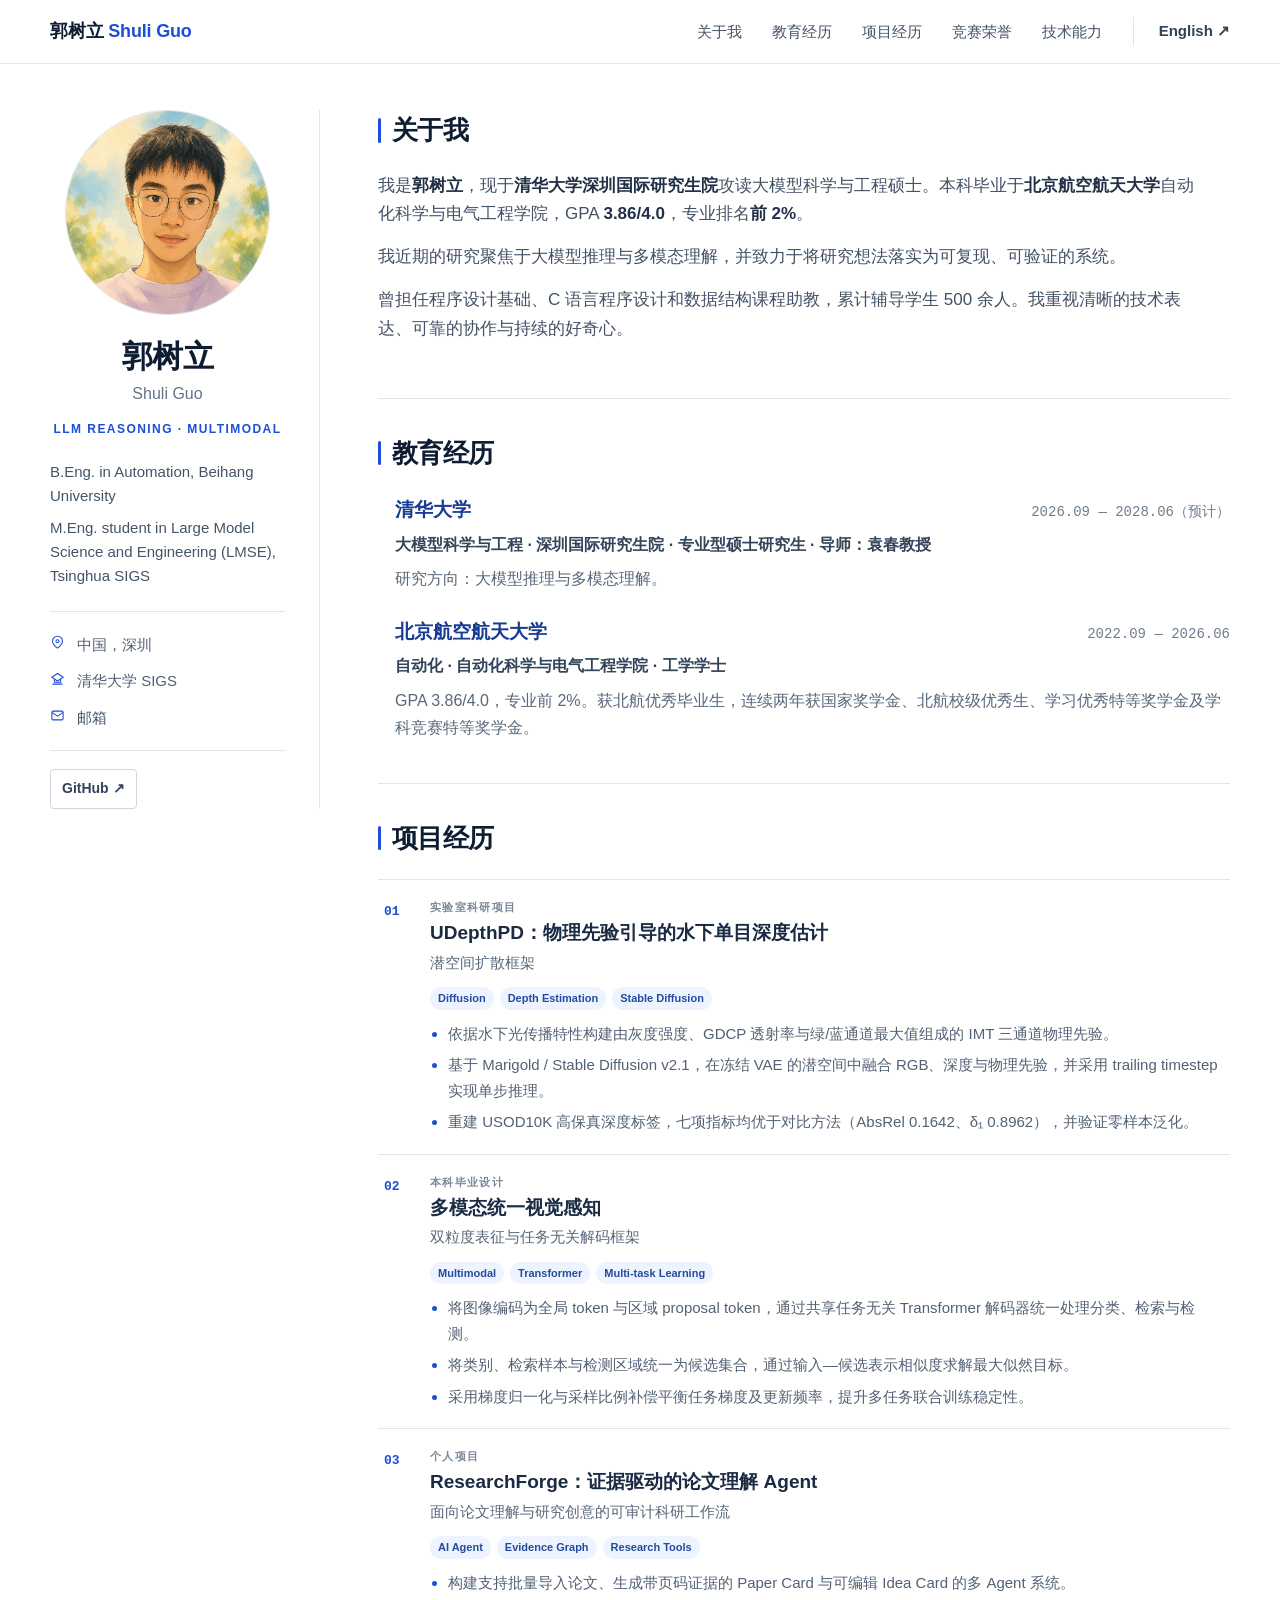
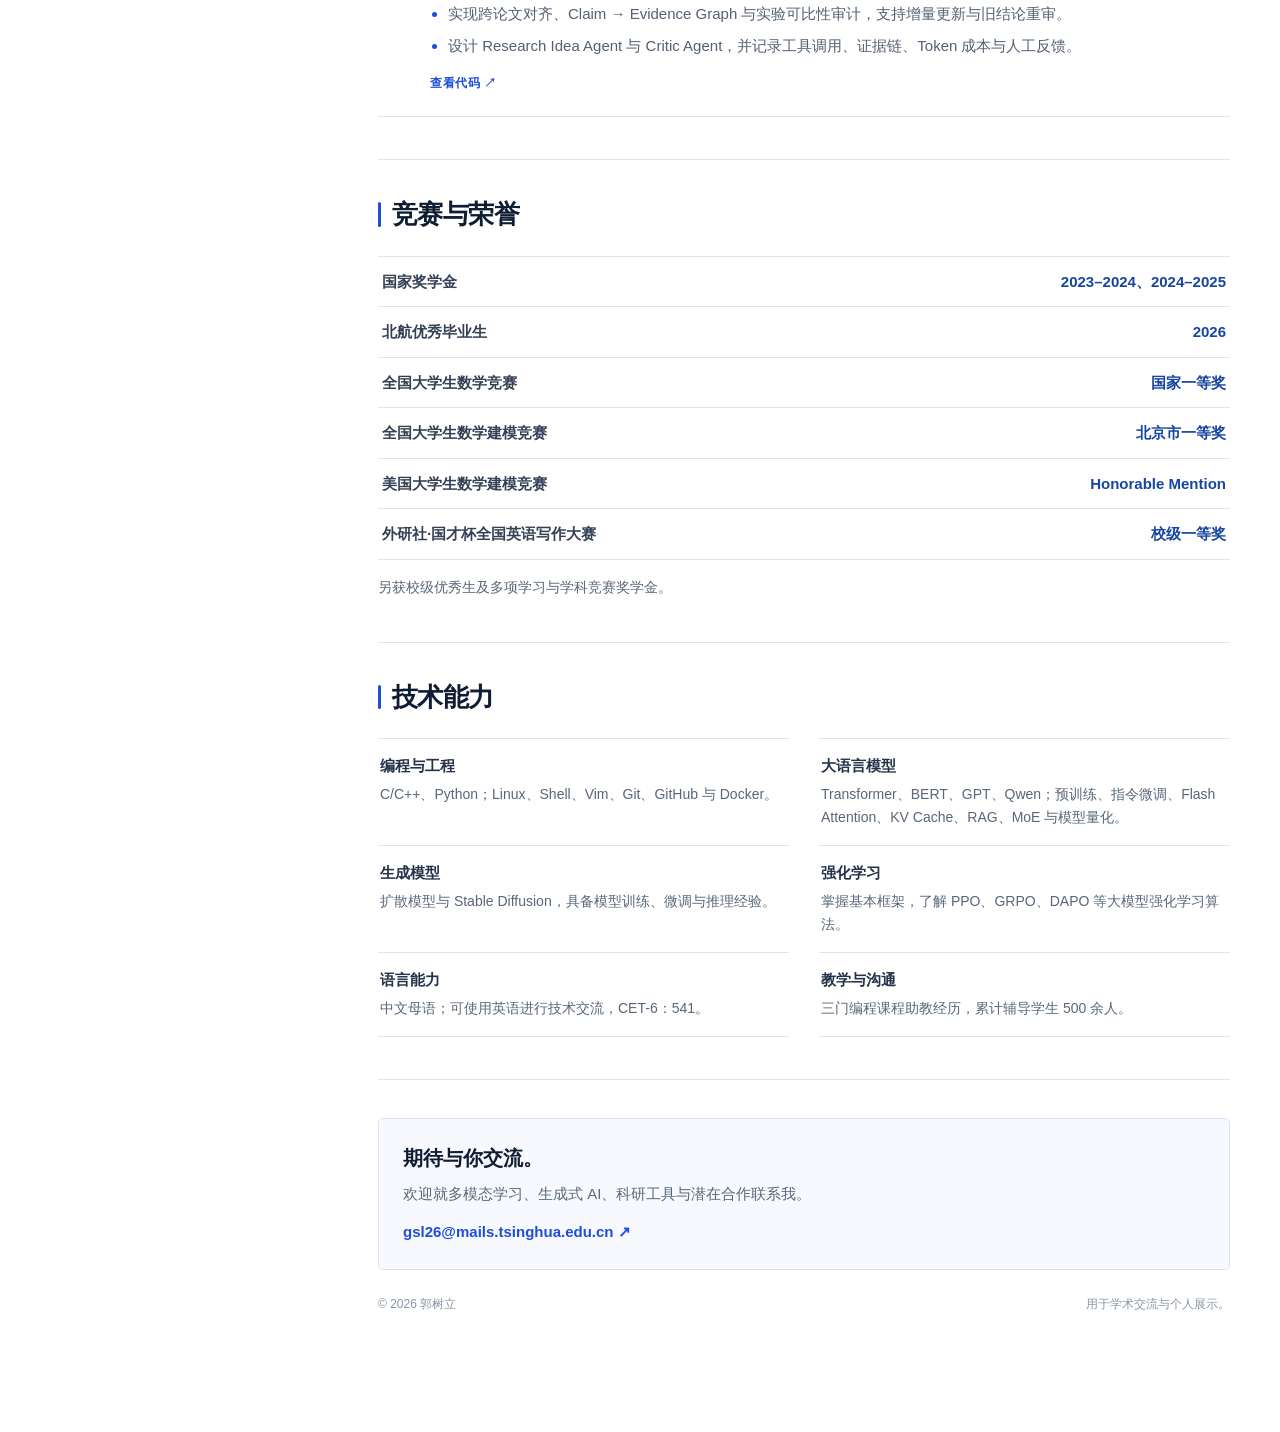
==== site/zh/index.html @ 5a48313c "Refine research focus and simplify about section" ====
<!doctype html>
<html lang="zh-CN">
<head>
  <meta charset="utf-8">
  <meta name="viewport" content="width=device-width, initial-scale=1">
  <title>郭树立 — 个人主页</title>
  <meta name="description" content="郭树立 — 大语言模型、生成式 AI、多模态视觉感知与科研智能体。">
  <link rel="canonical" href="https://baymaxthu.github.io/zh/">
  <link rel="alternate" hreflang="en" href="https://baymaxthu.github.io/">
  <link rel="alternate" hreflang="zh-CN" href="https://baymaxthu.github.io/zh/">
  <meta property="og:type" content="website">
  <meta property="og:title" content="郭树立 — 个人主页">
  <meta property="og:description" content="大语言模型 · 生成式 AI · 多模态视觉感知">
  <meta property="og:url" content="https://baymaxthu.github.io/zh/">
  <meta property="og:image" content="https://baymaxthu.github.io/assets/img/og.png">
  <link rel="stylesheet" href="../assets/css/main.css">
</head>
<body>
  <header class="masthead">
    <div class="masthead-inner">
      <a class="site-title" href="#about">郭树立 <span>Shuli Guo</span></a>
      <nav class="nav-links" aria-label="主导航">
        <a href="#about">关于我</a>
        <a href="#education">教育经历</a>
        <a href="#projects">项目经历</a>
        <a href="#honors">竞赛荣誉</a>
        <a href="#skills">技术能力</a>
      </nav>
      <div class="language-switch"><a href="../" lang="en" aria-label="Switch to English">English <span aria-hidden="true">↗</span></a></div>
    </div>
  </header>

  <main class="page-shell">
    <aside class="profile" aria-label="个人信息">
      <div class="avatar"><img src="../assets/img/avatar.png" alt="郭树立的照片"></div>
      <h1>郭树立</h1>
      <p class="cn-name">Shuli Guo</p>
      <p class="keywords">LLM REASONING · MULTIMODAL</p>
      <p class="bio education-bio">
        <span>B.Eng. in Automation, Beihang University</span>
        <span>M.Eng. student in Large Model Science and Engineering (LMSE), Tsinghua SIGS</span>
      </p>
      <ul class="profile-meta">
        <li><svg viewBox="0 0 24 24" fill="none" stroke="currentColor"><path d="M20 10c0 5-8 11-8 11S4 15 4 10a8 8 0 1 1 16 0Z"/><circle cx="12" cy="10" r="2.5"/></svg><span>中国，深圳</span></li>
        <li><svg viewBox="0 0 24 24" fill="none" stroke="currentColor"><path d="m3 10 9-6 9 6-9 6-9-6Z"/><path d="M7 13v5h10v-5M4 21h16"/></svg><span>清华大学 SIGS</span></li>
        <li><svg viewBox="0 0 24 24" fill="none" stroke="currentColor"><rect x="3" y="5" width="18" height="14" rx="2"/><path d="m3 7 9 6 9-6"/></svg><a href="mailto:gsl26@mails.tsinghua.edu.cn">邮箱</a></li>
      </ul>
      <div class="profile-actions">
        <a href="https://github.com/BaymaxTHU" target="_blank" rel="noreferrer">GitHub ↗</a>
      </div>
    </aside>

    <article class="content">
      <section id="about" class="intro anchor">
        <div class="section-title"><h2>关于我</h2></div>
        <p>我是<strong>郭树立</strong>，现于<strong>清华大学深圳国际研究生院</strong>攻读大模型科学与工程硕士。本科毕业于<strong>北京航空航天大学</strong>自动化科学与电气工程学院，GPA <strong>3.86/4.0</strong>，专业排名<strong>前 2%</strong>。</p>
        <p>我近期的研究聚焦于大模型推理与多模态理解，并致力于将研究想法落实为可复现、可验证的系统。</p>
        <p>曾担任程序设计基础、C 语言程序设计和数据结构课程助教，累计辅导学生 500 余人。我重视清晰的技术表达、可靠的协作与持续的好奇心。</p>
      </section>

      <section id="education" class="section anchor">
        <div class="section-title"><h2>教育经历</h2><span>02</span></div>
        <div class="cv-list">
          <div class="cv-item">
            <div class="cv-header"><h3>清华大学</h3><time>2026.09 — 2028.06（预计）</time></div>
            <div class="cv-meta">大模型科学与工程 · 深圳国际研究生院 · 专业型硕士研究生 · 导师：袁春教授</div>
            <p>研究方向：大模型推理与多模态理解。</p>
          </div>
          <div class="cv-item">
            <div class="cv-header"><h3>北京航空航天大学</h3><time>2022.09 — 2026.06</time></div>
            <div class="cv-meta">自动化 · 自动化科学与电气工程学院 · 工学学士</div>
            <p>GPA 3.86/4.0，专业前 2%。获北航优秀毕业生，连续两年获国家奖学金、北航校级优秀生、学习优秀特等奖学金及学科竞赛特等奖学金。</p>
          </div>
        </div>
      </section>

      <section id="projects" class="section anchor">
        <div class="section-title"><h2>项目经历</h2><span>03</span></div>
        <div class="project-list">
          <article class="project">
            <div class="project-index">01</div>
            <div class="project-body">
              <p class="project-label">实验室科研项目</p>
              <h3>UDepthPD：物理先验引导的水下单目深度估计</h3>
              <p class="project-subtitle">潜空间扩散框架</p>
              <div class="project-tags"><span>Diffusion</span><span>Depth Estimation</span><span>Stable Diffusion</span></div>
              <ul>
                <li>依据水下光传播特性构建由灰度强度、GDCP 透射率与绿/蓝通道最大值组成的 IMT 三通道物理先验。</li>
                <li>基于 Marigold / Stable Diffusion v2.1，在冻结 VAE 的潜空间中融合 RGB、深度与物理先验，并采用 trailing timestep 实现单步推理。</li>
                <li>重建 USOD10K 高保真深度标签，七项指标均优于对比方法（AbsRel 0.1642、δ₁ 0.8962），并验证零样本泛化。</li>
              </ul>
            </div>
          </article>

          <article class="project">
            <div class="project-index">02</div>
            <div class="project-body">
              <p class="project-label">本科毕业设计</p>
              <h3>多模态统一视觉感知</h3>
              <p class="project-subtitle">双粒度表征与任务无关解码框架</p>
              <div class="project-tags"><span>Multimodal</span><span>Transformer</span><span>Multi-task Learning</span></div>
              <ul>
                <li>将图像编码为全局 token 与区域 proposal token，通过共享任务无关 Transformer 解码器统一处理分类、检索与检测。</li>
                <li>将类别、检索样本与检测区域统一为候选集合，通过输入—候选表示相似度求解最大似然目标。</li>
                <li>采用梯度归一化与采样比例补偿平衡任务梯度及更新频率，提升多任务联合训练稳定性。</li>
              </ul>
            </div>
          </article>

          <article class="project">
            <div class="project-index">03</div>
            <div class="project-body">
              <p class="project-label">个人项目</p>
              <h3>ResearchForge：证据驱动的论文理解 Agent</h3>
              <p class="project-subtitle">面向论文理解与研究创意的可审计科研工作流</p>
              <div class="project-tags"><span>AI Agent</span><span>Evidence Graph</span><span>Research Tools</span></div>
              <ul>
                <li>构建支持批量导入论文、生成带页码证据的 Paper Card 与可编辑 Idea Card 的多 Agent 系统。</li>
                <li>实现跨论文对齐、Claim → Evidence Graph 与实验可比性审计，支持增量更新与旧结论重审。</li>
                <li>设计 Research Idea Agent 与 Critic Agent，并记录工具调用、证据链、Token 成本与人工反馈。</li>
              </ul>
              <div class="project-links"><a href="https://github.com/BaymaxTHU/ResearchForge" target="_blank" rel="noreferrer">查看代码 ↗</a></div>
            </div>
          </article>
        </div>
      </section>

      <section id="honors" class="section anchor">
        <div class="section-title"><h2>竞赛与荣誉</h2><span>04</span></div>
        <div class="honors">
          <div class="honor"><strong>国家奖学金</strong><span>2023–2024、2024–2025</span></div>
          <div class="honor"><strong>北航优秀毕业生</strong><span>2026</span></div>
          <div class="honor"><strong>全国大学生数学竞赛</strong><span>国家一等奖</span></div>
          <div class="honor"><strong>全国大学生数学建模竞赛</strong><span>北京市一等奖</span></div>
          <div class="honor"><strong>美国大学生数学建模竞赛</strong><span>Honorable Mention</span></div>
          <div class="honor"><strong>外研社·国才杯全国英语写作大赛</strong><span>校级一等奖</span></div>
        </div>
        <p class="honor-note">另获校级优秀生及多项学习与学科竞赛奖学金。</p>
      </section>

      <section id="skills" class="section anchor">
        <div class="section-title"><h2>技术能力</h2><span>05</span></div>
        <div class="skills-grid">
          <div class="skill"><h3>编程与工程</h3><p>C/C++、Python；Linux、Shell、Vim、Git、GitHub 与 Docker。</p></div>
          <div class="skill"><h3>大语言模型</h3><p>Transformer、BERT、GPT、Qwen；预训练、指令微调、Flash Attention、KV Cache、RAG、MoE 与模型量化。</p></div>
          <div class="skill"><h3>生成模型</h3><p>扩散模型与 Stable Diffusion，具备模型训练、微调与推理经验。</p></div>
          <div class="skill"><h3>强化学习</h3><p>掌握基本框架，了解 PPO、GRPO、DAPO 等大模型强化学习算法。</p></div>
          <div class="skill"><h3>语言能力</h3><p>中文母语；可使用英语进行技术交流，CET-6：541。</p></div>
          <div class="skill"><h3>教学与沟通</h3><p>三门编程课程助教经历，累计辅导学生 500 余人。</p></div>
        </div>
      </section>

      <section class="section anchor" id="contact">
        <div class="contact-box">
          <h2>期待与你交流。</h2>
          <p>欢迎就多模态学习、生成式 AI、科研工具与潜在合作联系我。</p>
          <a href="mailto:gsl26@mails.tsinghua.edu.cn">gsl26@mails.tsinghua.edu.cn ↗</a>
        </div>
        <footer class="page-footer"><span>© 2026 郭树立</span><span>用于学术交流与个人展示。</span></footer>
      </section>
    </article>
  </main>
</body>
</html>
---- site/assets/css/main.css ----
:root {
  --ink: #152033;
  --heading: #0f1d33;
  --muted: #58677a;
  --soft-muted: #7c8999;
  --line: #e1e6ed;
  --soft: #f7f9fc;
  --paper: #ffffff;
  --accent: #1d4ed8;
  --accent-dark: #153da8;
  --nav-height: 64px;
}

* { box-sizing: border-box; }
html { scroll-behavior: smooth; }
body {
  margin: 0;
  background: var(--paper);
  color: var(--ink);
  font-family: "Trebuchet MS", "PingFang SC", "Microsoft YaHei", Helvetica, Arial, sans-serif;
  font-size: 17px;
  line-height: 1.7;
  text-rendering: optimizeLegibility;
  -webkit-font-smoothing: antialiased;
}
a { color: var(--accent); text-decoration: none; }
a:hover { color: var(--accent-dark); }
::selection { background: #dbe7ff; color: #10265e; }

.masthead {
  position: sticky;
  top: 0;
  z-index: 50;
  height: var(--nav-height);
  border-bottom: 1px solid var(--line);
  background: rgb(255 255 255 / 94%);
  backdrop-filter: blur(14px);
}
.masthead-inner {
  display: flex;
  align-items: center;
  width: min(1180px, calc(100% - 48px));
  height: 100%;
  margin: 0 auto;
}
.site-title {
  margin-right: auto;
  color: var(--heading);
  font-size: 18px;
  font-weight: 760;
  letter-spacing: -.01em;
}
.site-title span { color: var(--accent); }
.nav-links { display: flex; align-items: center; gap: 30px; }
.nav-links a {
  position: relative;
  color: #445166;
  font-size: 15px;
  font-weight: 560;
}
.nav-links a::after {
  content: "";
  position: absolute;
  right: 100%;
  bottom: -9px;
  left: 0;
  height: 2px;
  background: var(--accent);
  transition: right .18s ease;
}
.nav-links a:hover { color: var(--accent); }
.nav-links a:hover::after { right: 0; }
.language-switch { margin-left: 31px; padding-left: 25px; border-left: 1px solid var(--line); }
.language-switch a { color: #334155; font-size: 15px; font-weight: 650; }

.page-shell {
  display: grid;
  grid-template-columns: 270px minmax(0, 1fr);
  gap: 58px;
  width: min(1180px, calc(100% - 48px));
  margin: 0 auto;
  padding: 46px 0 76px;
}
.profile {
  position: sticky;
  top: calc(var(--nav-height) + 36px);
  align-self: start;
  padding-right: 34px;
  border-right: 1px solid var(--line);
}
.avatar {
  width: 205px;
  height: 205px;
  margin: 0 auto 23px;
  overflow: hidden;
  border: 1px solid #d9e0e9;
  border-radius: 50%;
  background: var(--soft);
}
.avatar img { width: 100%; height: 100%; object-fit: cover; object-position: center; }
.profile h1 {
  margin: 0;
  color: var(--heading);
  font-size: 31px;
  font-weight: 780;
  line-height: 1.2;
  text-align: center;
  letter-spacing: -.025em;
}
.profile .cn-name { margin: 5px 0 12px; color: #657389; font-size: 16px; text-align: center; }
.profile .keywords { margin: 0 0 20px; color: var(--accent); font-size: 12px; font-weight: 780; letter-spacing: .12em; text-align: center; }
.profile .bio { margin: 0 0 23px; color: #455468; font-size: 15px; line-height: 1.6; }
.profile .education-bio { display: grid; gap: 8px; }
.profile .education-bio span { display: block; }
.profile-meta {
  display: grid;
  gap: 11px;
  padding: 20px 0;
  margin: 0;
  border-top: 1px solid var(--line);
  border-bottom: 1px solid var(--line);
  list-style: none;
}
.profile-meta li { display: grid; grid-template-columns: 18px 1fr; align-items: start; gap: 9px; color: #516075; font-size: 15px; }
.profile-meta svg { width: 15px; height: 15px; margin-top: 3px; color: var(--accent); stroke-width: 1.7; }
.profile-meta a { color: #40506a; }
.profile-actions { display: flex; gap: 8px; margin-top: 18px; }
.profile-actions a {
  display: inline-flex;
  align-items: center;
  padding: 7px 11px;
  border: 1px solid #cdd6e2;
  border-radius: 4px;
  color: #34445a;
  background: #fff;
  font-size: 14px;
  font-weight: 650;
  transition: color .18s, border-color .18s, background .18s;
}
.profile-actions a:hover { color: var(--accent); border-color: #9db4ed; background: #f8faff; }

.content { min-width: 0; padding-top: 4px; }
.anchor { scroll-margin-top: calc(var(--nav-height) + 24px); }
.intro { padding: 0 0 40px; }
.intro p { max-width: 820px; margin: 0 0 14px; color: #435166; font-size: 17px; }
.intro strong { color: #223047; font-weight: 700; }
.section { padding: 38px 0 42px; border-top: 1px solid var(--line); }
.section-title {
  position: relative;
  display: flex;
  align-items: center;
  gap: 10px;
  margin: 0 0 25px;
  padding-left: 14px;
}
.section-title::before {
  content: "";
  position: absolute;
  top: 4px;
  bottom: 4px;
  left: 0;
  width: 3px;
  border-radius: 2px;
  background: var(--accent);
}
.section-title h2 { margin: 0; color: var(--heading); font-size: 26px; font-weight: 730; line-height: 1.25; letter-spacing: -.02em; }
.section-title > span { display: none; }

.cv-list { display: grid; gap: 24px; }
.cv-item { padding-left: 17px; }
.cv-item::before { display: none; }
.cv-header { display: flex; align-items: baseline; justify-content: space-between; gap: 24px; }
.cv-header h3 { margin: 0; color: #173b93; font-size: 19px; font-weight: 720; }
.cv-header time { flex: 0 0 auto; color: #6f7d8e; font-family: ui-monospace, "SFMono-Regular", Consolas, monospace; font-size: 14px; }
.cv-meta { margin: 4px 0 7px; color: #34445a; font-size: 16px; font-weight: 620; }
.cv-item p { margin: 0; color: var(--muted); font-size: 16px; }

.project-list { display: grid; }
.project {
  display: grid;
  grid-template-columns: 52px 1fr;
  border-top: 1px solid var(--line);
  background: #fff;
}
.project:last-child { border-bottom: 1px solid var(--line); }
.project:hover { background: #fafbfe; }
.project-index {
  display: flex;
  justify-content: flex-start;
  padding: 21px 0 0 6px;
  color: var(--accent);
  font-family: ui-monospace, "SFMono-Regular", Consolas, monospace;
  font-size: 13px;
  font-weight: 740;
}
.project-body { padding: 18px 12px 19px 0; }
.project-label { margin: 0 0 3px; color: #7a8798; font-size: 11px; font-weight: 800; letter-spacing: .12em; text-transform: uppercase; }
.project h3 { margin: 0; color: #1b2b43; font-size: 19px; font-weight: 700; line-height: 1.4; }
.project-subtitle { margin: 3px 0 12px; color: var(--muted); font-size: 15px; }
.project-tags { display: flex; flex-wrap: wrap; gap: 6px; margin-bottom: 11px; }
.project-tags span { padding: 2px 8px; border-radius: 99px; background: #edf3ff; color: #244b9d; font-size: 11px; font-weight: 650; }
.project ul { display: grid; gap: 6px; padding-left: 18px; margin: 0; color: #536174; font-size: 15px; }
.project li::marker { color: var(--accent); }
.project-links { margin-top: 10px; }
.project-links a { font-size: 12px; font-weight: 750; letter-spacing: .05em; text-transform: uppercase; }

.honors { display: grid; border-top: 1px solid var(--line); }
.honor { display: grid; grid-template-columns: 1fr auto; gap: 20px; padding: 12px 4px; border-bottom: 1px solid var(--line); }
.honor strong { color: #344155; font-size: 15px; font-weight: 620; }
.honor span { color: #17459f; font-size: 15px; font-weight: 650; }
.honor-note { margin: 16px 0 0; color: var(--muted); font-size: 14px; }

.skills-grid { display: grid; grid-template-columns: repeat(2, 1fr); column-gap: 30px; row-gap: 0; }
.skill { padding: 14px 2px 15px; border-top: 1px solid var(--line); }
.skill:nth-last-child(-n + 2) { border-bottom: 1px solid var(--line); }
.skill h3 { margin: 0 0 4px; color: #24334a; font-size: 15px; }
.skill p { margin: 0; color: var(--muted); font-size: 14px; }

.contact-box { padding: 22px 24px; border: 1px solid #d9e3f7; border-radius: 5px; background: #f7f9fe; }
.contact-box h2 { margin: 0 0 6px; color: var(--heading); font-size: 20px; font-weight: 720; }
.contact-box p { max-width: 640px; margin: 0 0 12px; color: #59687b; font-size: 15px; }
.contact-box a { color: var(--accent); font-size: 15px; font-weight: 680; }
.page-footer { display: flex; justify-content: space-between; padding-top: 24px; color: #8a95a4; font-size: 12px; }

@media (max-width: 930px) {
  .nav-links { gap: 18px; }
  .page-shell { grid-template-columns: 220px minmax(0, 1fr); gap: 38px; }
  .profile { padding-right: 24px; }
  .avatar { width: 165px; height: 165px; }
}

@media (max-width: 720px) {
  :root { --nav-height: 58px; }
  .masthead-inner { width: calc(100% - 30px); }
  .nav-links { display: none; }
  .language-switch { margin-left: 12px; padding-left: 12px; }
  .page-shell { display: block; width: min(100% - 32px, 620px); padding-top: 27px; }
  .profile {
    position: static;
    display: grid;
    grid-template-columns: 96px 1fr;
    column-gap: 18px;
    padding: 0 0 27px;
    border-right: 0;
    border-bottom: 1px solid var(--line);
  }
  .avatar { grid-row: span 4; width: 96px; height: 96px; margin: 0; }
  .profile h1 { align-self: end; font-size: 23px; text-align: left; }
  .profile .cn-name, .profile .keywords { margin-bottom: 3px; text-align: left; }
  .profile .bio { grid-column: 1 / -1; margin: 17px 0 0; }
  .profile-meta { grid-column: 1 / -1; grid-template-columns: repeat(2, 1fr); margin-top: 17px; }
  .profile-actions { grid-column: 1 / -1; }
  .content { padding-top: 31px; }
  .intro { padding-bottom: 35px; }
  .section { padding: 34px 0 38px; }
  .cv-header { display: block; }
  .cv-header time { display: block; margin-top: 3px; }
  .project { grid-template-columns: 38px 1fr; }
  .project-index { padding-left: 2px; }
  .project-body { padding-right: 0; }
  .honor { grid-template-columns: 1fr; gap: 2px; }
  .skills-grid { grid-template-columns: 1fr; }
  .skill:nth-last-child(2) { border-bottom: 0; }
  .page-footer { display: grid; gap: 2px; }
}

@media (prefers-reduced-motion: reduce) {
  html { scroll-behavior: auto; }
  *, *::before, *::after { transition: none !important; }
}
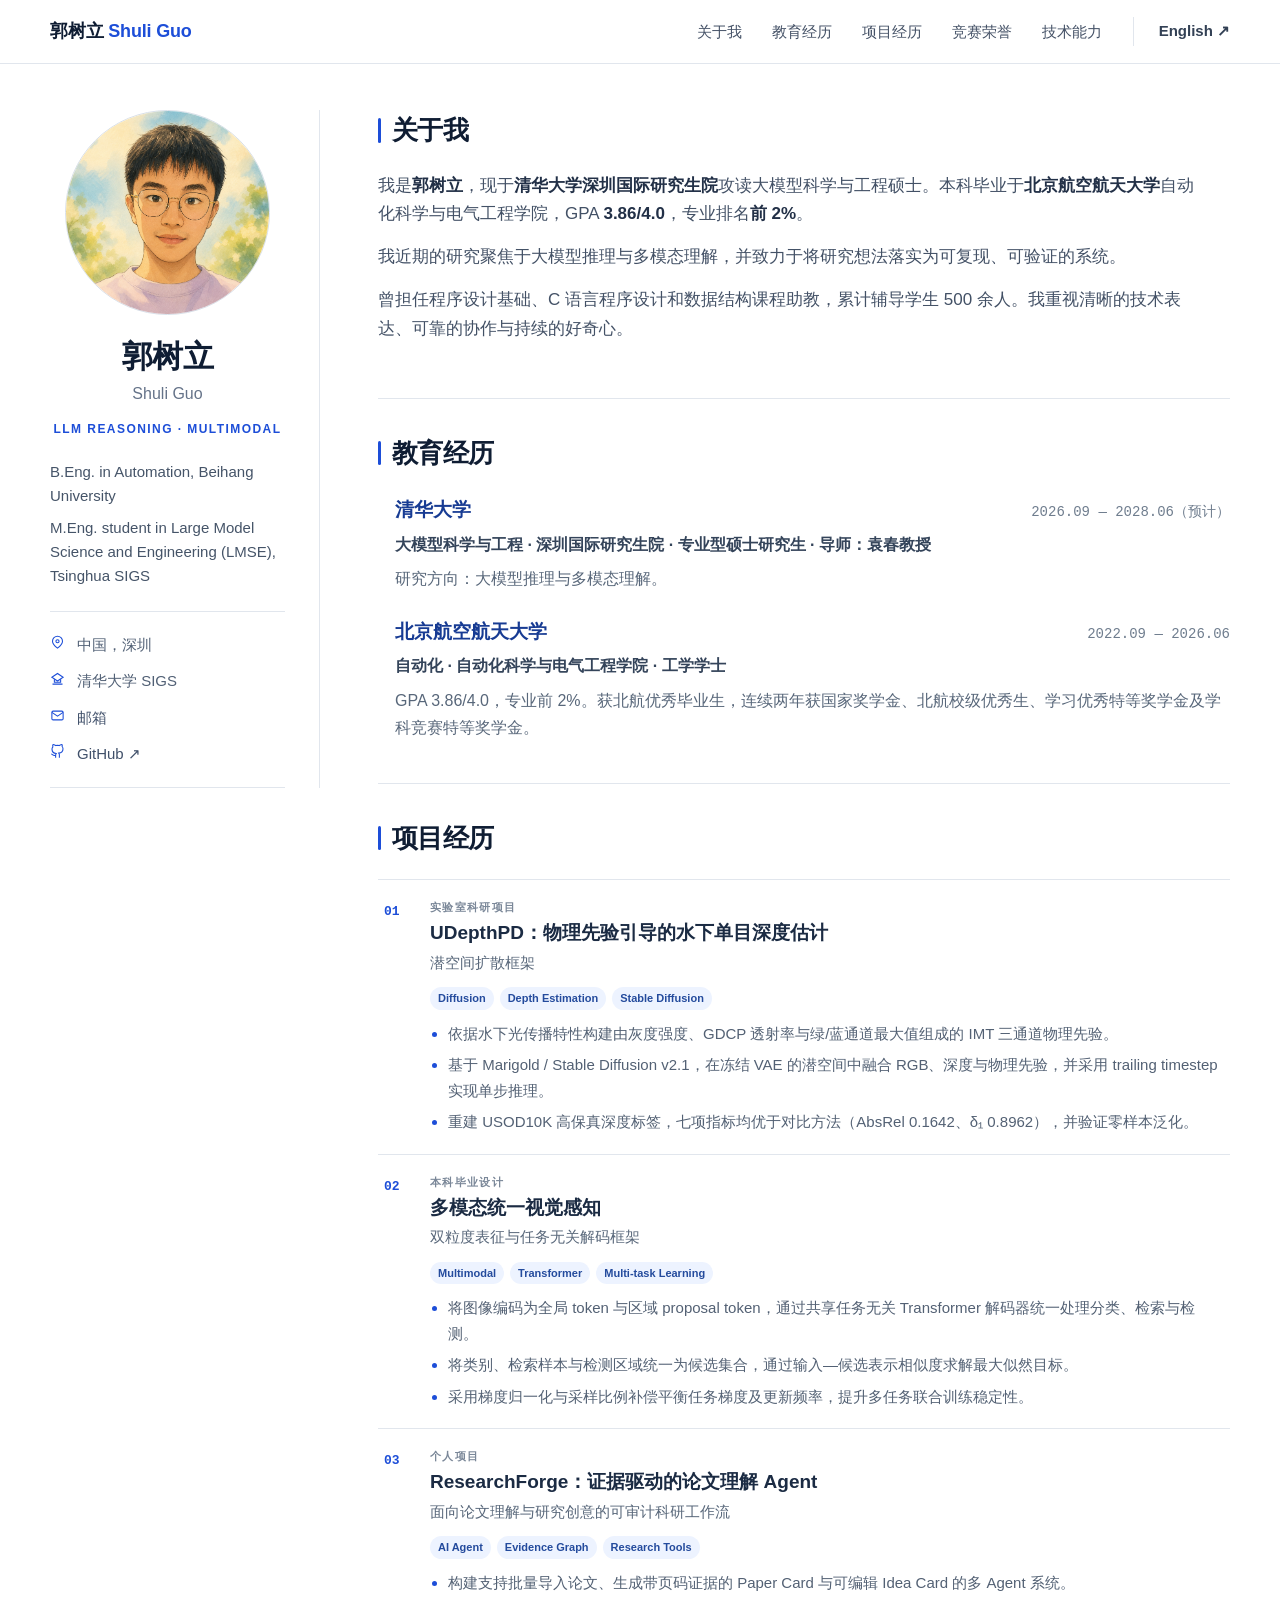
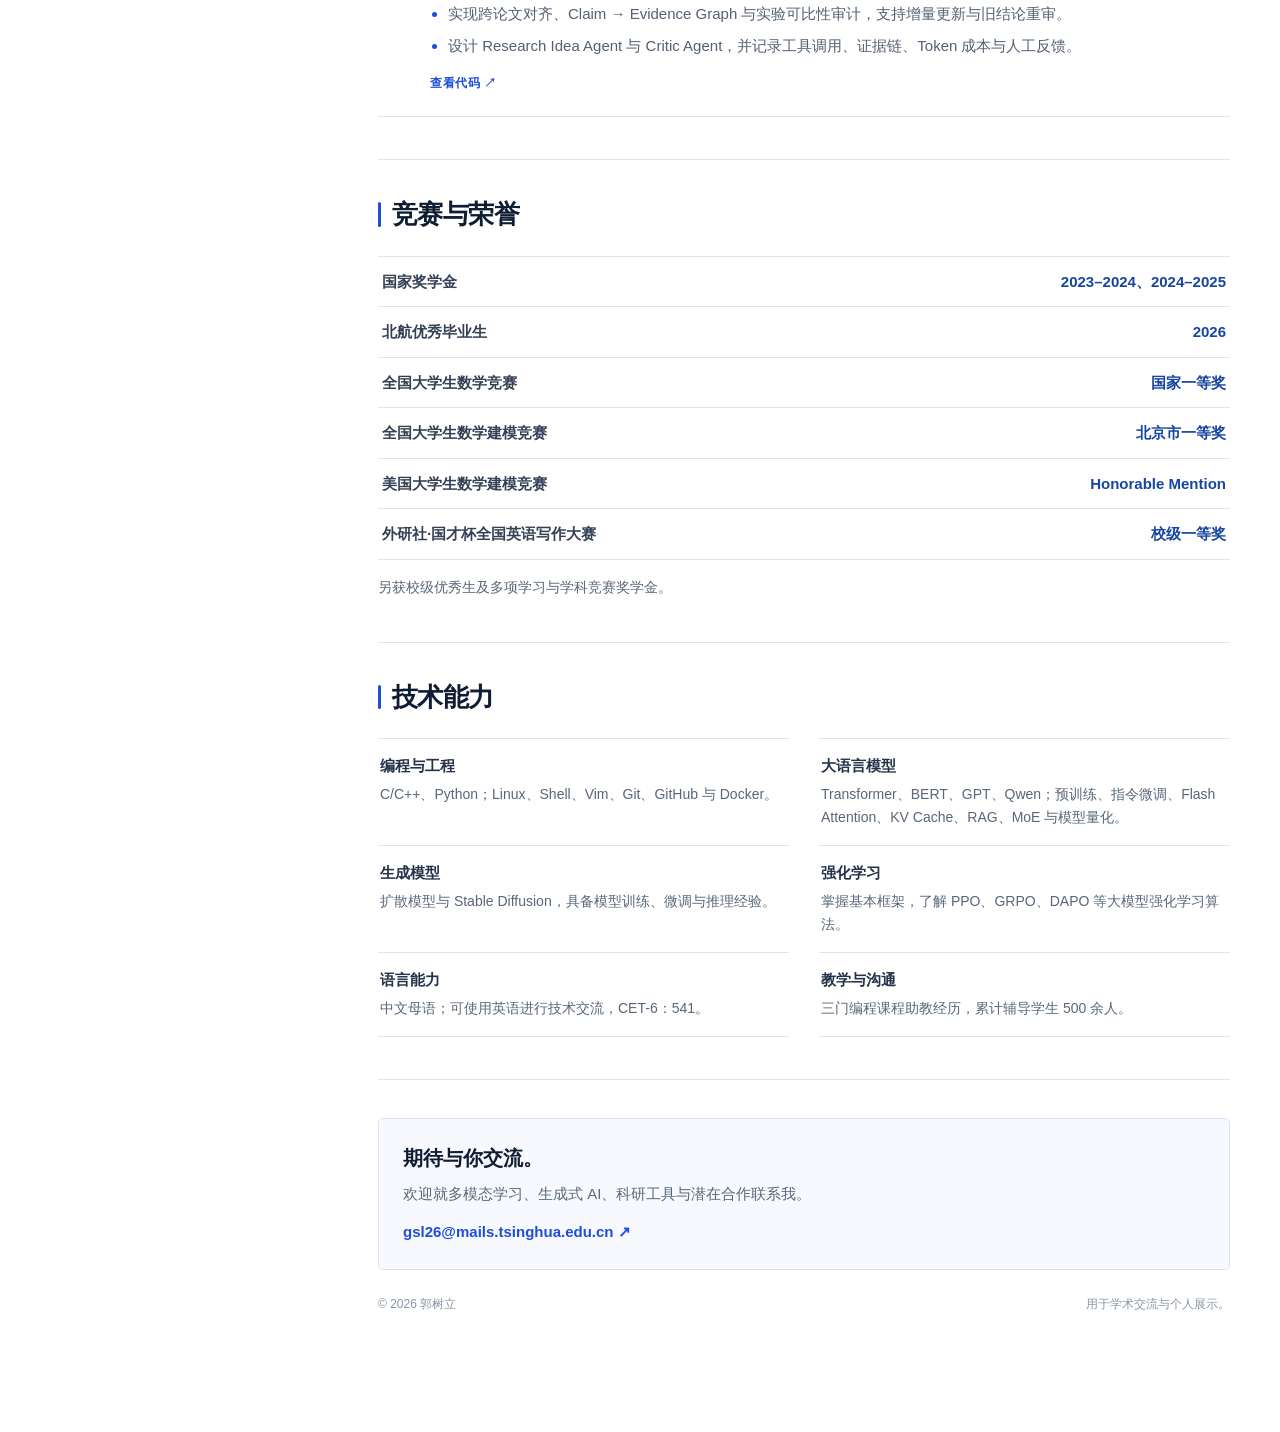
==== commit e0f8339d: "Move GitHub link into profile details" ====
--- a/site/zh/index.html
+++ b/site/zh/index.html
@@ -44,10 +44,8 @@
         <li><svg viewBox="0 0 24 24" fill="none" stroke="currentColor"><path d="M20 10c0 5-8 11-8 11S4 15 4 10a8 8 0 1 1 16 0Z"/><circle cx="12" cy="10" r="2.5"/></svg><span>中国，深圳</span></li>
         <li><svg viewBox="0 0 24 24" fill="none" stroke="currentColor"><path d="m3 10 9-6 9 6-9 6-9-6Z"/><path d="M7 13v5h10v-5M4 21h16"/></svg><span>清华大学 SIGS</span></li>
         <li><svg viewBox="0 0 24 24" fill="none" stroke="currentColor"><rect x="3" y="5" width="18" height="14" rx="2"/><path d="m3 7 9 6 9-6"/></svg><a href="mailto:gsl26@mails.tsinghua.edu.cn">邮箱</a></li>
+        <li><svg viewBox="0 0 24 24" fill="none" stroke="currentColor"><path d="M15 22v-4a4.8 4.8 0 0 0-1-3.5c3.3-.4 6.8-1.6 6.8-7A5.4 5.4 0 0 0 19.4 4 5 5 0 0 0 19.3 1S18.2.6 15 2.5a13.4 13.4 0 0 0-6 0C5.8.6 4.7 1 4.7 1a5 5 0 0 0-.1 3.5 5.4 5.4 0 0 0-1.4 3.7c0 5.4 3.5 6.6 6.8 7A4.8 4.8 0 0 0 9 18v4"/><path d="M9 18c-4.5 1.4-5-2-7-2"/></svg><a href="https://github.com/BaymaxTHU" target="_blank" rel="noreferrer">GitHub ↗</a></li>
       </ul>
-      <div class="profile-actions">
-        <a href="https://github.com/BaymaxTHU" target="_blank" rel="noreferrer">GitHub ↗</a>
-      </div>
     </aside>
 
     <article class="content">
--- a/site/assets/css/main.css
+++ b/site/assets/css/main.css
@@ -124,21 +124,6 @@
 .profile-meta li { display: grid; grid-template-columns: 18px 1fr; align-items: start; gap: 9px; color: #516075; font-size: 15px; }
 .profile-meta svg { width: 15px; height: 15px; margin-top: 3px; color: var(--accent); stroke-width: 1.7; }
 .profile-meta a { color: #40506a; }
-.profile-actions { display: flex; gap: 8px; margin-top: 18px; }
-.profile-actions a {
-  display: inline-flex;
-  align-items: center;
-  padding: 7px 11px;
-  border: 1px solid #cdd6e2;
-  border-radius: 4px;
-  color: #34445a;
-  background: #fff;
-  font-size: 14px;
-  font-weight: 650;
-  transition: color .18s, border-color .18s, background .18s;
-}
-.profile-actions a:hover { color: var(--accent); border-color: #9db4ed; background: #f8faff; }
-
 .content { min-width: 0; padding-top: 4px; }
 .anchor { scroll-margin-top: calc(var(--nav-height) + 24px); }
 .intro { padding: 0 0 40px; }
@@ -249,7 +234,6 @@
   .profile .cn-name, .profile .keywords { margin-bottom: 3px; text-align: left; }
   .profile .bio { grid-column: 1 / -1; margin: 17px 0 0; }
   .profile-meta { grid-column: 1 / -1; grid-template-columns: repeat(2, 1fr); margin-top: 17px; }
-  .profile-actions { grid-column: 1 / -1; }
   .content { padding-top: 31px; }
   .intro { padding-bottom: 35px; }
   .section { padding: 34px 0 38px; }
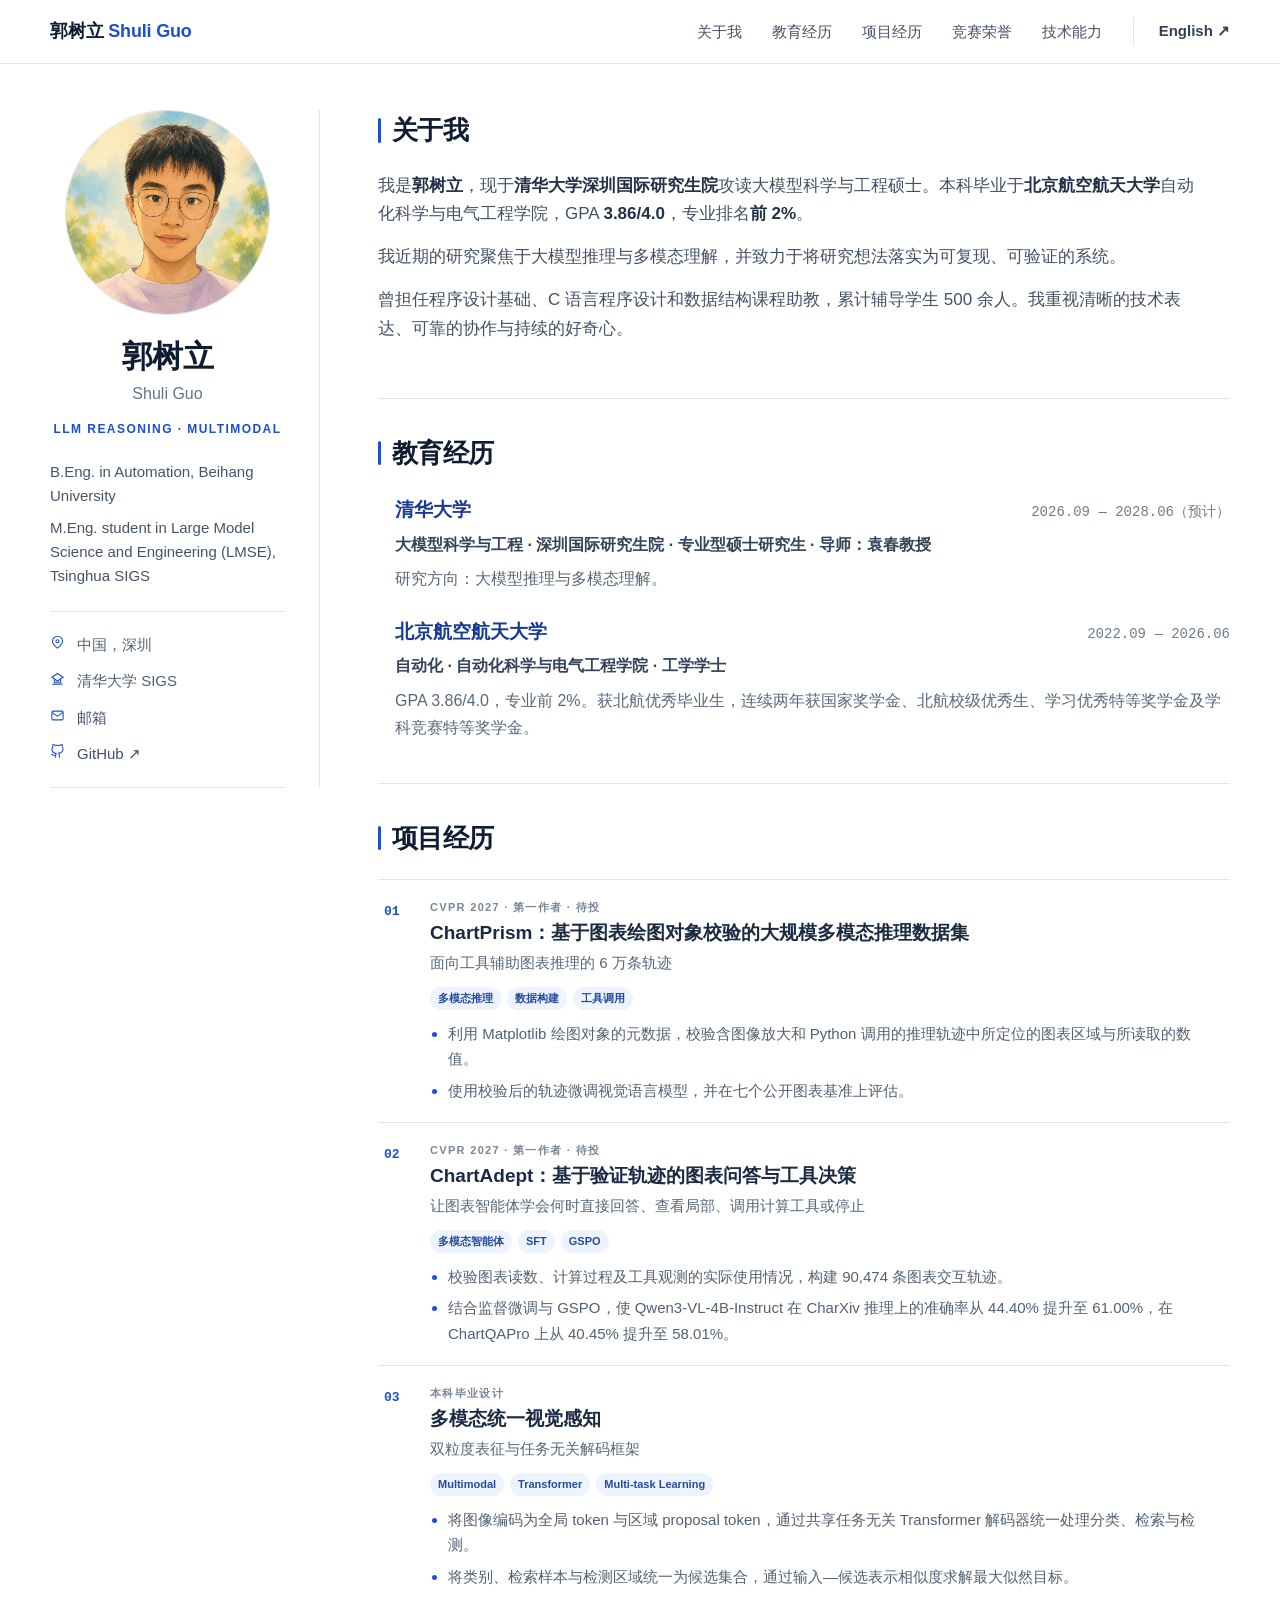
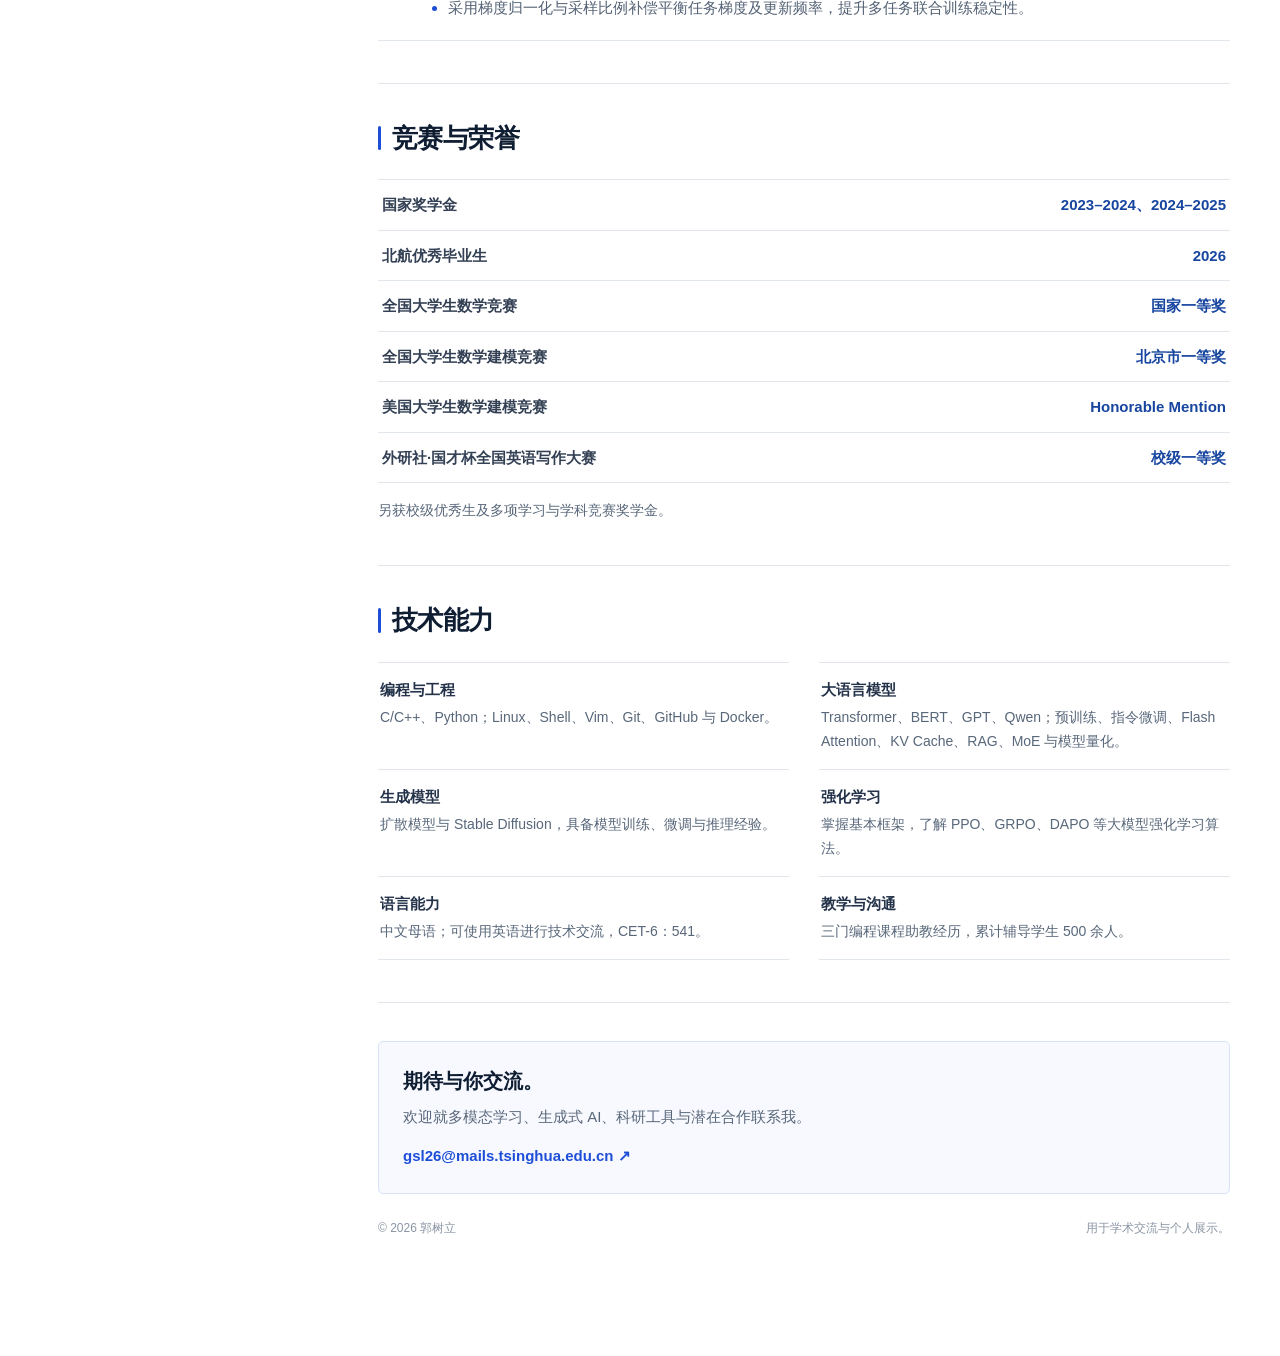
==== commit 722d9892: "Feature ChartPrism and ChartAdept on homepage" ====
--- a/site/zh/index.html
+++ b/site/zh/index.html
@@ -78,20 +78,33 @@
           <article class="project">
             <div class="project-index">01</div>
             <div class="project-body">
-              <p class="project-label">实验室科研项目</p>
-              <h3>UDepthPD：物理先验引导的水下单目深度估计</h3>
-              <p class="project-subtitle">潜空间扩散框架</p>
-              <div class="project-tags"><span>Diffusion</span><span>Depth Estimation</span><span>Stable Diffusion</span></div>
+              <p class="project-label">CVPR 2027 · 第一作者 · 待投</p>
+              <h3>ChartPrism：基于图表绘图对象校验的大规模多模态推理数据集</h3>
+              <p class="project-subtitle">面向工具辅助图表推理的 6 万条轨迹</p>
+              <div class="project-tags"><span>多模态推理</span><span>数据构建</span><span>工具调用</span></div>
               <ul>
-                <li>依据水下光传播特性构建由灰度强度、GDCP 透射率与绿/蓝通道最大值组成的 IMT 三通道物理先验。</li>
-                <li>基于 Marigold / Stable Diffusion v2.1，在冻结 VAE 的潜空间中融合 RGB、深度与物理先验，并采用 trailing timestep 实现单步推理。</li>
-                <li>重建 USOD10K 高保真深度标签，七项指标均优于对比方法（AbsRel 0.1642、δ₁ 0.8962），并验证零样本泛化。</li>
+                <li>利用 Matplotlib 绘图对象的元数据，校验含图像放大和 Python 调用的推理轨迹中所定位的图表区域与所读取的数值。</li>
+                <li>使用校验后的轨迹微调视觉语言模型，并在七个公开图表基准上评估。</li>
               </ul>
             </div>
           </article>
 
           <article class="project">
             <div class="project-index">02</div>
+            <div class="project-body">
+              <p class="project-label">CVPR 2027 · 第一作者 · 待投</p>
+              <h3>ChartAdept：基于验证轨迹的图表问答与工具决策</h3>
+              <p class="project-subtitle">让图表智能体学会何时直接回答、查看局部、调用计算工具或停止</p>
+              <div class="project-tags"><span>多模态智能体</span><span>SFT</span><span>GSPO</span></div>
+              <ul>
+                <li>校验图表读数、计算过程及工具观测的实际使用情况，构建 90,474 条图表交互轨迹。</li>
+                <li>结合监督微调与 GSPO，使 Qwen3-VL-4B-Instruct 在 CharXiv 推理上的准确率从 44.40% 提升至 61.00%，在 ChartQAPro 上从 40.45% 提升至 58.01%。</li>
+              </ul>
+            </div>
+          </article>
+
+          <article class="project">
+            <div class="project-index">03</div>
             <div class="project-body">
               <p class="project-label">本科毕业设计</p>
               <h3>多模态统一视觉感知</h3>
@@ -102,22 +115,6 @@
                 <li>将类别、检索样本与检测区域统一为候选集合，通过输入—候选表示相似度求解最大似然目标。</li>
                 <li>采用梯度归一化与采样比例补偿平衡任务梯度及更新频率，提升多任务联合训练稳定性。</li>
               </ul>
-            </div>
-          </article>
-
-          <article class="project">
-            <div class="project-index">03</div>
-            <div class="project-body">
-              <p class="project-label">个人项目</p>
-              <h3>ResearchForge：证据驱动的论文理解 Agent</h3>
-              <p class="project-subtitle">面向论文理解与研究创意的可审计科研工作流</p>
-              <div class="project-tags"><span>AI Agent</span><span>Evidence Graph</span><span>Research Tools</span></div>
-              <ul>
-                <li>构建支持批量导入论文、生成带页码证据的 Paper Card 与可编辑 Idea Card 的多 Agent 系统。</li>
-                <li>实现跨论文对齐、Claim → Evidence Graph 与实验可比性审计，支持增量更新与旧结论重审。</li>
-                <li>设计 Research Idea Agent 与 Critic Agent，并记录工具调用、证据链、Token 成本与人工反馈。</li>
-              </ul>
-              <div class="project-links"><a href="https://github.com/BaymaxTHU/ResearchForge" target="_blank" rel="noreferrer">查看代码 ↗</a></div>
             </div>
           </article>
         </div>
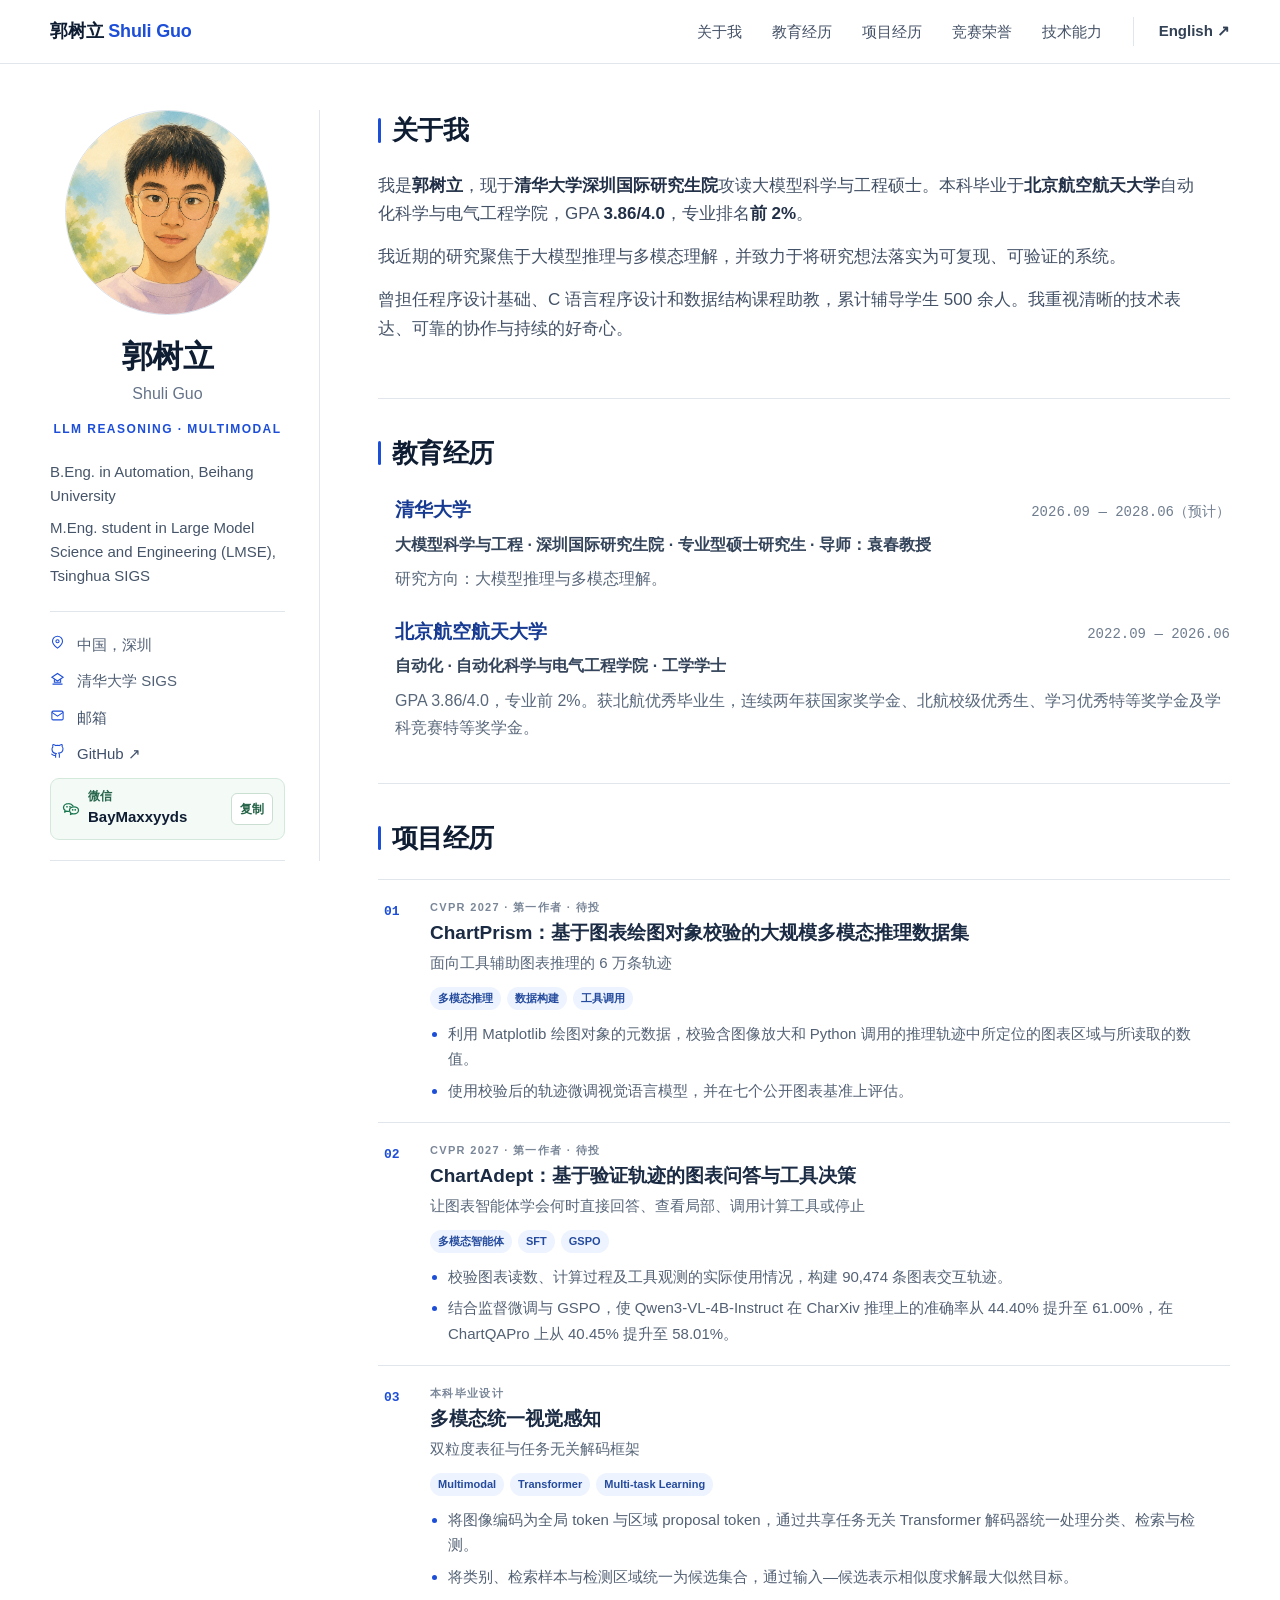
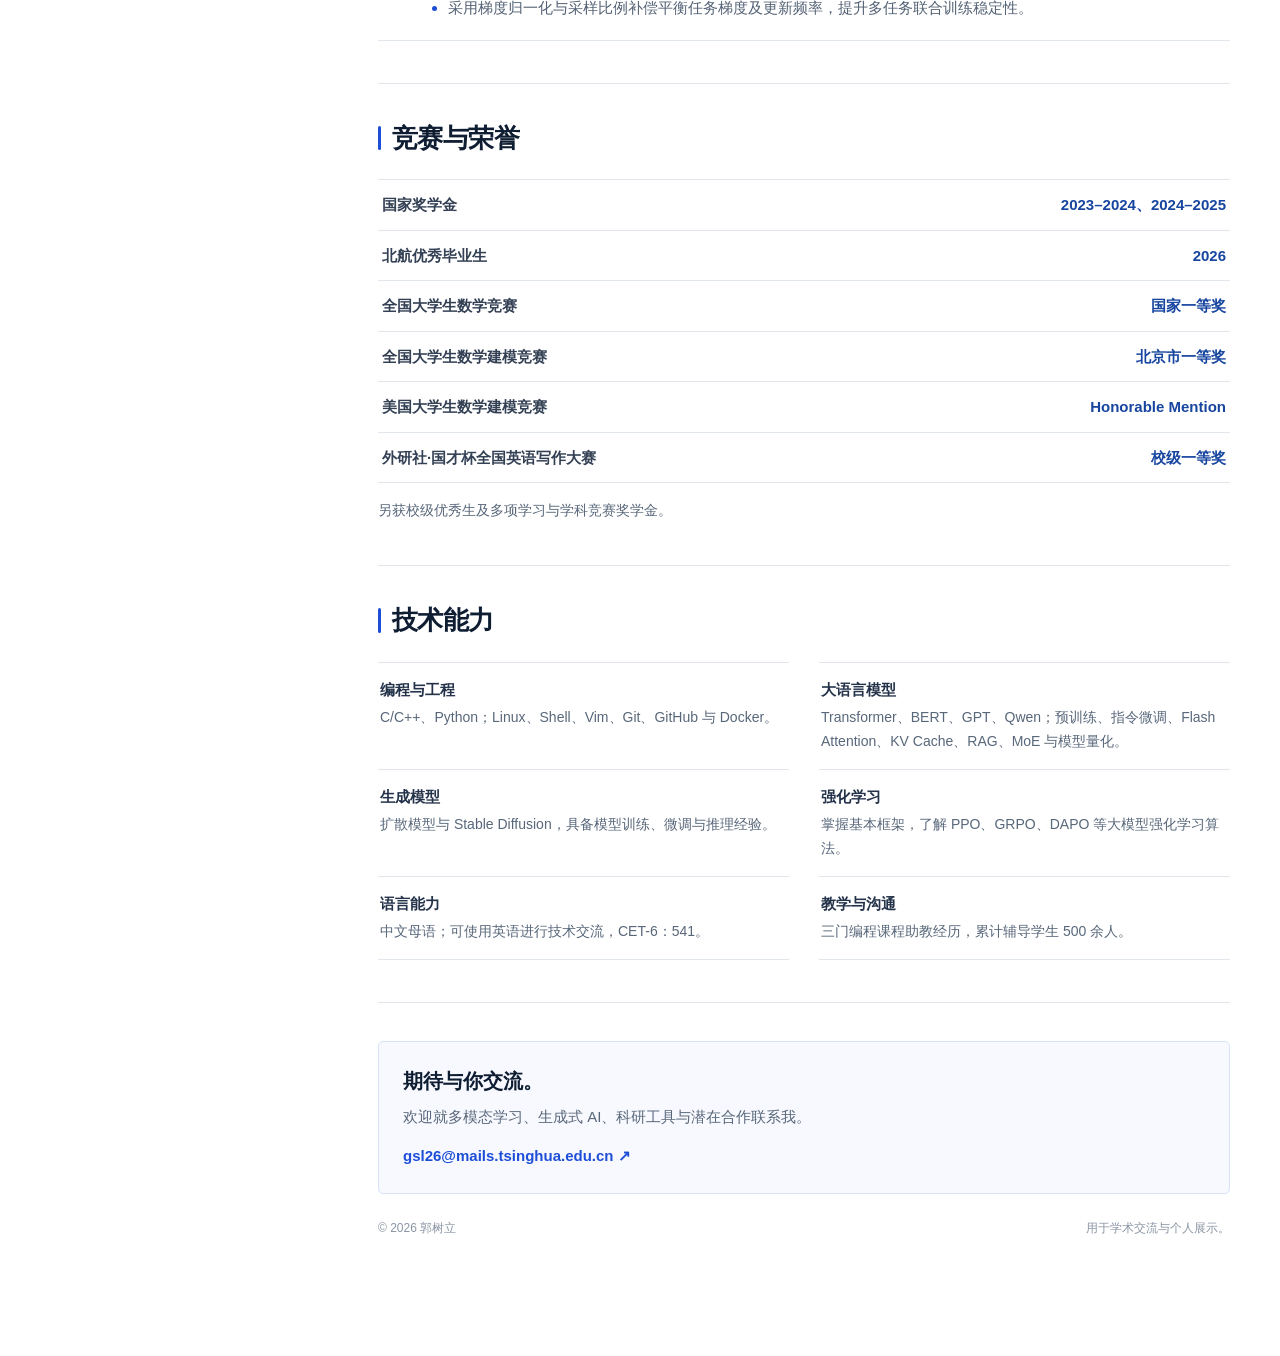
==== commit acb479cd: "Add WeChat contact to the bilingual profile" ====
--- a/site/zh/index.html
+++ b/site/zh/index.html
@@ -45,6 +45,21 @@
         <li><svg viewBox="0 0 24 24" fill="none" stroke="currentColor"><path d="m3 10 9-6 9 6-9 6-9-6Z"/><path d="M7 13v5h10v-5M4 21h16"/></svg><span>清华大学 SIGS</span></li>
         <li><svg viewBox="0 0 24 24" fill="none" stroke="currentColor"><rect x="3" y="5" width="18" height="14" rx="2"/><path d="m3 7 9 6 9-6"/></svg><a href="mailto:gsl26@mails.tsinghua.edu.cn">邮箱</a></li>
         <li><svg viewBox="0 0 24 24" fill="none" stroke="currentColor"><path d="M15 22v-4a4.8 4.8 0 0 0-1-3.5c3.3-.4 6.8-1.6 6.8-7A5.4 5.4 0 0 0 19.4 4 5 5 0 0 0 19.3 1S18.2.6 15 2.5a13.4 13.4 0 0 0-6 0C5.8.6 4.7 1 4.7 1a5 5 0 0 0-.1 3.5 5.4 5.4 0 0 0-1.4 3.7c0 5.4 3.5 6.6 6.8 7A4.8 4.8 0 0 0 9 18v4"/><path d="M9 18c-4.5 1.4-5-2-7-2"/></svg><a href="https://github.com/BaymaxTHU" target="_blank" rel="noreferrer">GitHub ↗</a></li>
+        <li class="wechat-contact">
+          <div class="wechat-account">
+            <svg viewBox="0 0 24 24" fill="none" stroke="currentColor" stroke-linecap="round" stroke-linejoin="round" aria-hidden="true">
+              <path d="M14.6 7.7a6.7 6.7 0 0 0-5.8-3C5.1 4.7 2 7 2 10c0 1.5.8 2.9 2.1 3.8l-.6 2.4 2.8-1.5a9 9 0 0 0 2.5.4"/>
+              <path d="M22 13.8c0 2.6-2.7 4.7-6 4.7-.8 0-1.6-.1-2.3-.4l-2.4 1.3.5-2.1a4.3 4.3 0 0 1-1.8-3.5c0-2.6 2.7-4.7 6-4.7s6 2.1 6 4.7Z"/>
+              <path d="M6.6 9h.1m3.9 0h.1m3.5 4.1h.1m3.3 0h.1" stroke-width="2.3"/>
+            </svg>
+            <div>
+              <span class="wechat-label">微信</span>
+              <span class="wechat-id">BayMaxxyyds</span>
+            </div>
+            <button class="wechat-copy" type="button" aria-label="复制微信号" hidden>复制</button>
+          </div>
+          <span class="wechat-status" role="status" data-copied="微信号已复制" data-fallback="已选中微信号，请手动复制。"></span>
+        </li>
       </ul>
     </aside>
 
@@ -155,5 +170,6 @@
       </section>
     </article>
   </main>
+  <script src="../assets/js/wechat.js" defer></script>
 </body>
 </html>
--- a/site/assets/css/main.css
+++ b/site/assets/css/main.css
@@ -124,6 +124,40 @@
 .profile-meta li { display: grid; grid-template-columns: 18px 1fr; align-items: start; gap: 9px; color: #516075; font-size: 15px; }
 .profile-meta svg { width: 15px; height: 15px; margin-top: 3px; color: var(--accent); stroke-width: 1.7; }
 .profile-meta a { color: #40506a; }
+.profile-meta .wechat-contact {
+  grid-column: 1 / -1;
+  grid-template-columns: minmax(0, 1fr);
+  gap: 0;
+  padding: 10px 11px;
+  border: 1px solid #d4e8dc;
+  border-radius: 9px;
+  background: #f4faf6;
+}
+.wechat-account {
+  display: grid;
+  grid-template-columns: 18px minmax(0, 1fr) auto;
+  align-items: center;
+  gap: 8px;
+}
+.wechat-account svg { width: 18px; height: 18px; margin: 0; color: #16754e; }
+.wechat-label { display: block; color: #27664d; font-size: 12px; font-weight: 700; line-height: 1.25; }
+.wechat-id { color: var(--heading); font-size: 15px; font-weight: 700; overflow-wrap: anywhere; }
+.wechat-copy {
+  min-height: 32px;
+  padding: 4px 8px;
+  border: 1px solid #cbded2;
+  border-radius: 6px;
+  background: var(--paper);
+  color: #226246;
+  font: inherit;
+  font-size: 12px;
+  font-weight: 700;
+  cursor: pointer;
+}
+.wechat-copy:hover { background: #e8f4eb; }
+.wechat-copy:focus-visible { outline: 2px solid #16754e; outline-offset: 2px; }
+.wechat-status { padding-left: 26px; color: #226246; font-size: 12px; }
+.wechat-status:not(:empty) { margin-top: 5px; }
 .content { min-width: 0; padding-top: 4px; }
 .anchor { scroll-margin-top: calc(var(--nav-height) + 24px); }
 .intro { padding: 0 0 40px; }
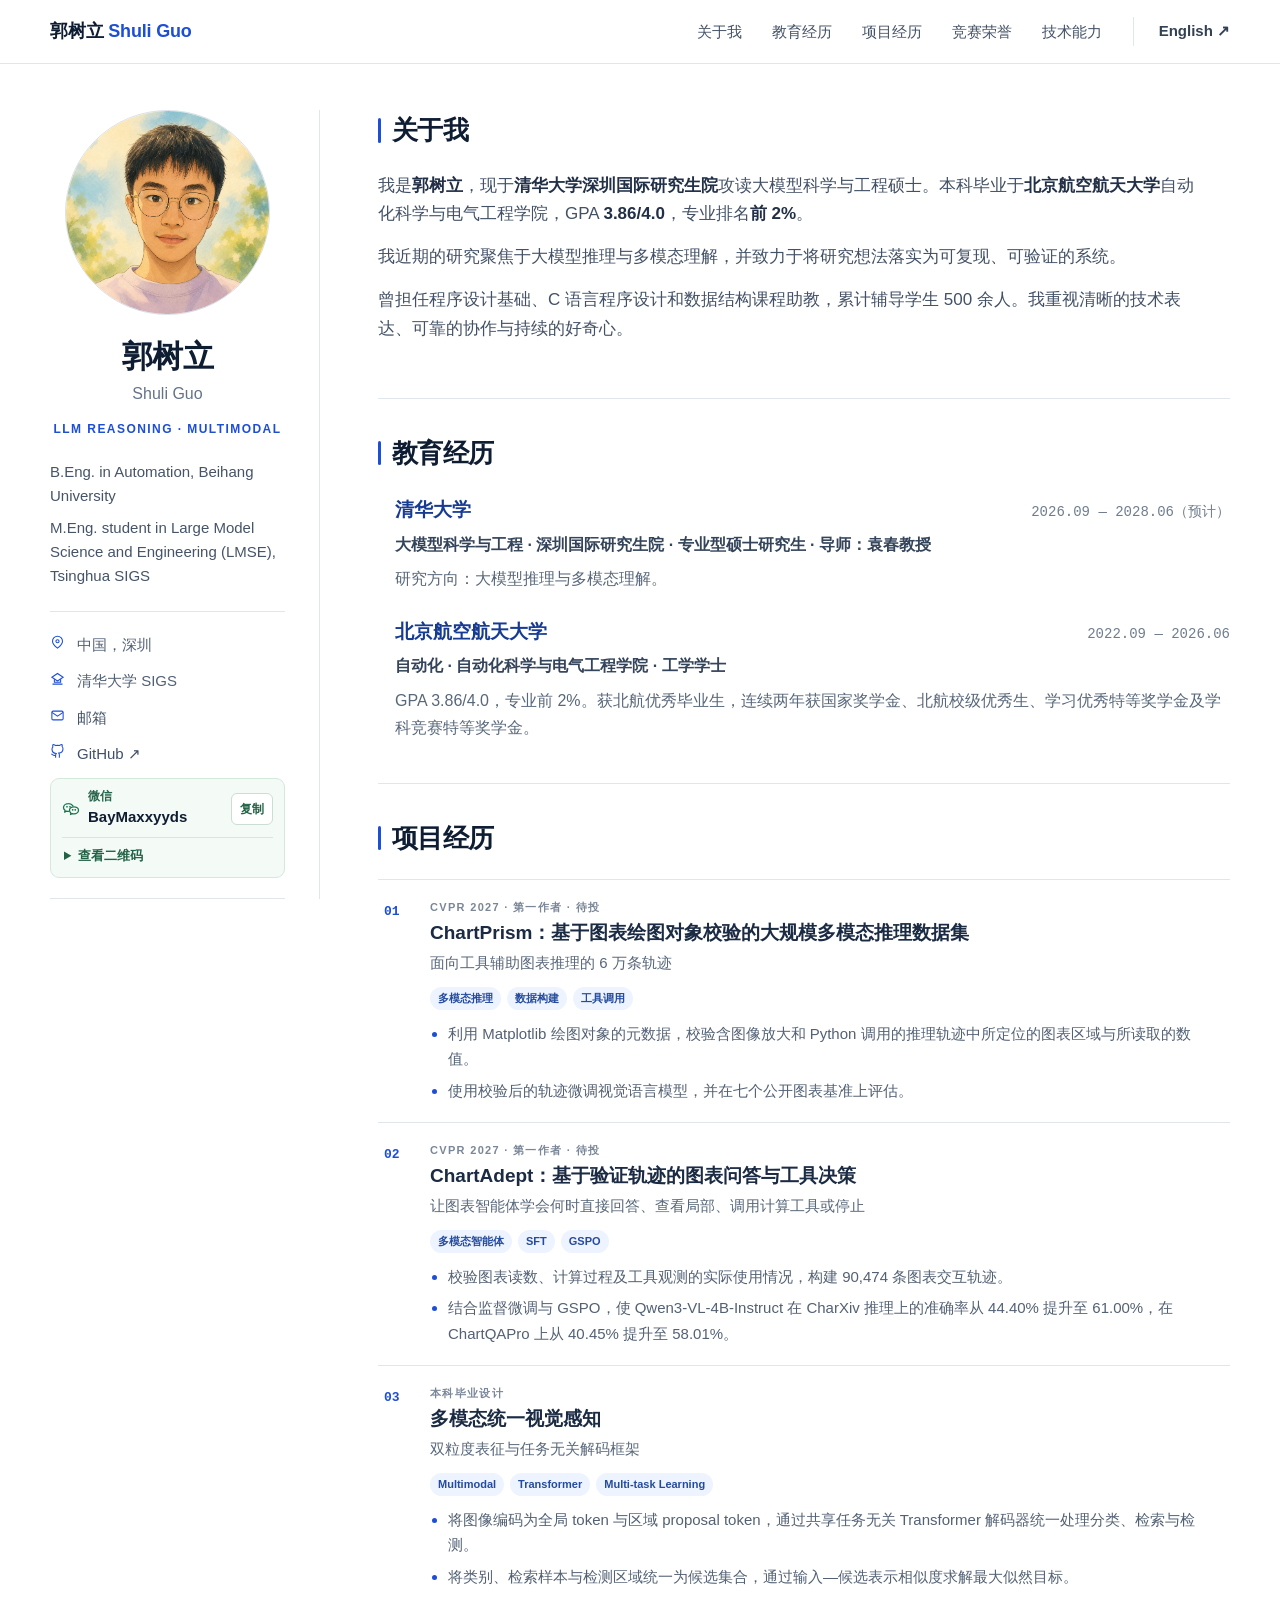
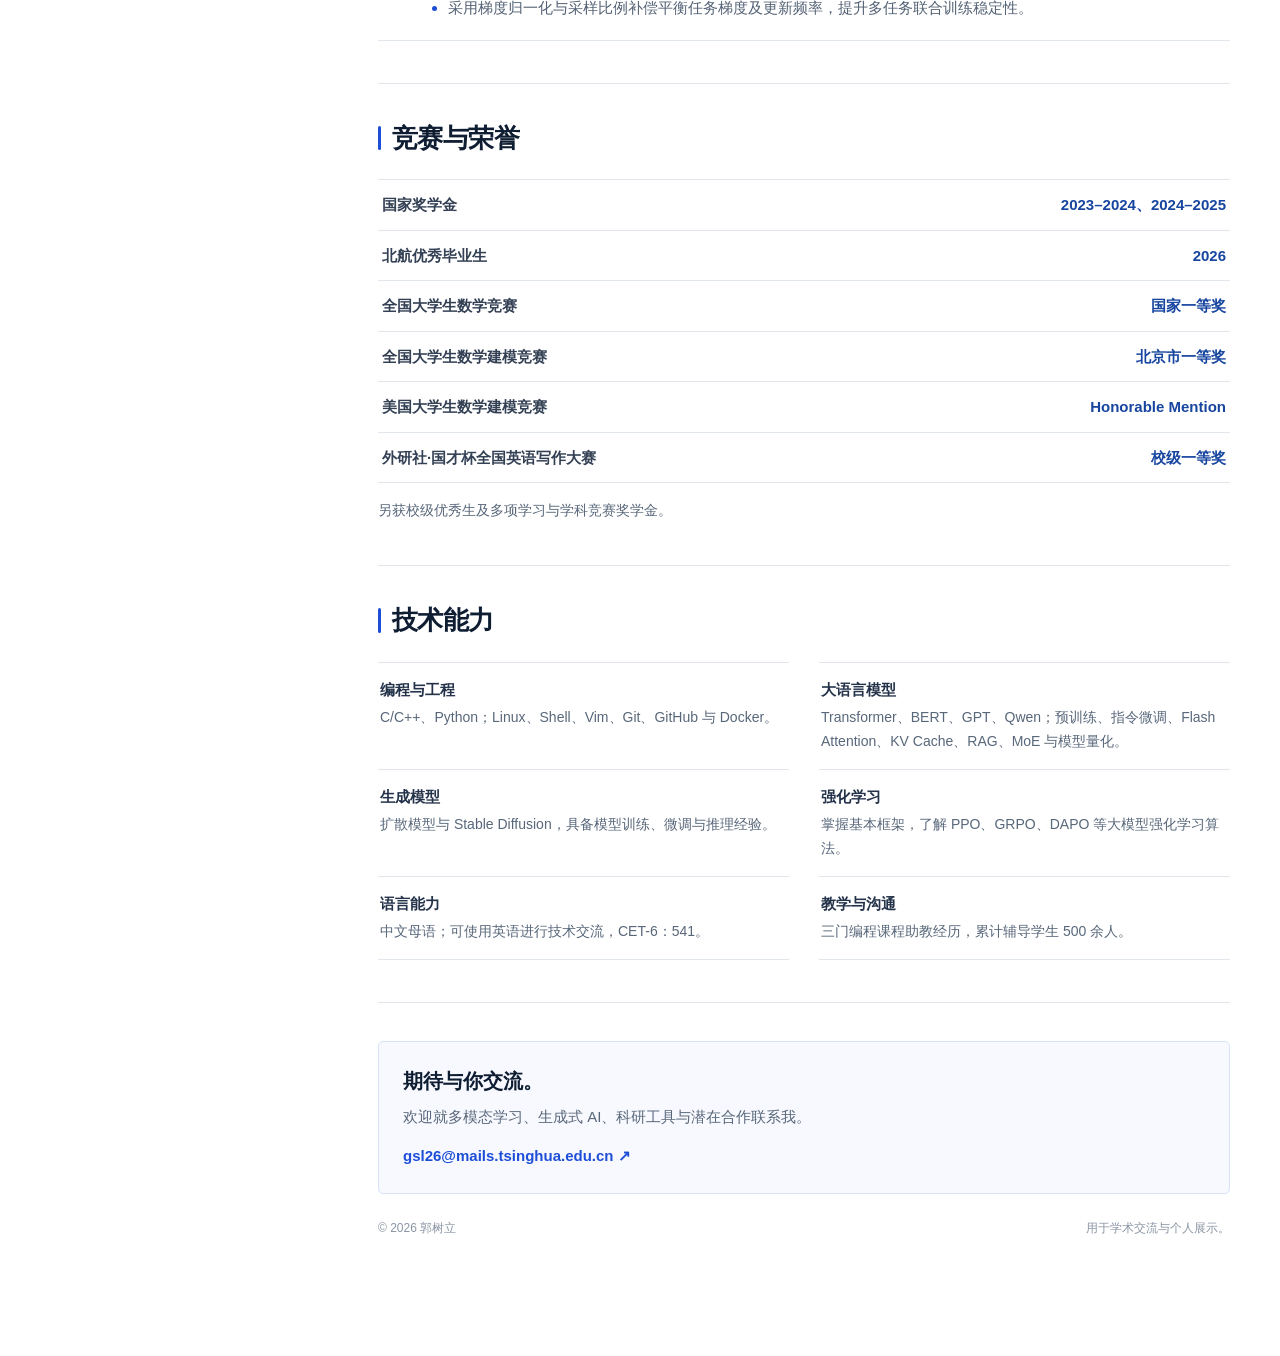
==== commit fd930a1c: "Show the original WeChat QR code in the contact card" ====
--- a/site/zh/index.html
+++ b/site/zh/index.html
@@ -59,6 +59,12 @@
             <button class="wechat-copy" type="button" aria-label="复制微信号" hidden>复制</button>
           </div>
           <span class="wechat-status" role="status" data-copied="微信号已复制" data-fallback="已选中微信号，请手动复制。"></span>
+          <details class="wechat-qr">
+            <summary>查看二维码</summary>
+            <a href="../assets/img/wechat-qr.png">
+              <img src="../assets/img/wechat-qr.png" alt="BayMaxxyyds 的微信二维码" width="736" height="736" loading="lazy">
+            </a>
+          </details>
         </li>
       </ul>
     </aside>
--- a/site/assets/css/main.css
+++ b/site/assets/css/main.css
@@ -158,6 +158,28 @@
 .wechat-copy:focus-visible { outline: 2px solid #16754e; outline-offset: 2px; }
 .wechat-status { padding-left: 26px; color: #226246; font-size: 12px; }
 .wechat-status:not(:empty) { margin-top: 5px; }
+.wechat-qr { margin-top: 8px; border-top: 1px solid #d4e8dc; }
+.wechat-qr summary {
+  padding: 7px 0 0 2px;
+  color: #226246;
+  font-size: 13px;
+  font-weight: 700;
+  cursor: pointer;
+}
+.wechat-qr summary:hover { color: #124530; }
+.wechat-qr a {
+  display: block;
+  width: min(100%, 240px);
+  margin: 8px auto 0;
+}
+.wechat-qr img {
+  display: block;
+  width: 100%;
+  height: auto;
+  border: 1px solid #d4e8dc;
+  border-radius: 7px;
+}
+.wechat-qr :focus-visible { outline: 2px solid #16754e; outline-offset: 2px; }
 .content { min-width: 0; padding-top: 4px; }
 .anchor { scroll-margin-top: calc(var(--nav-height) + 24px); }
 .intro { padding: 0 0 40px; }
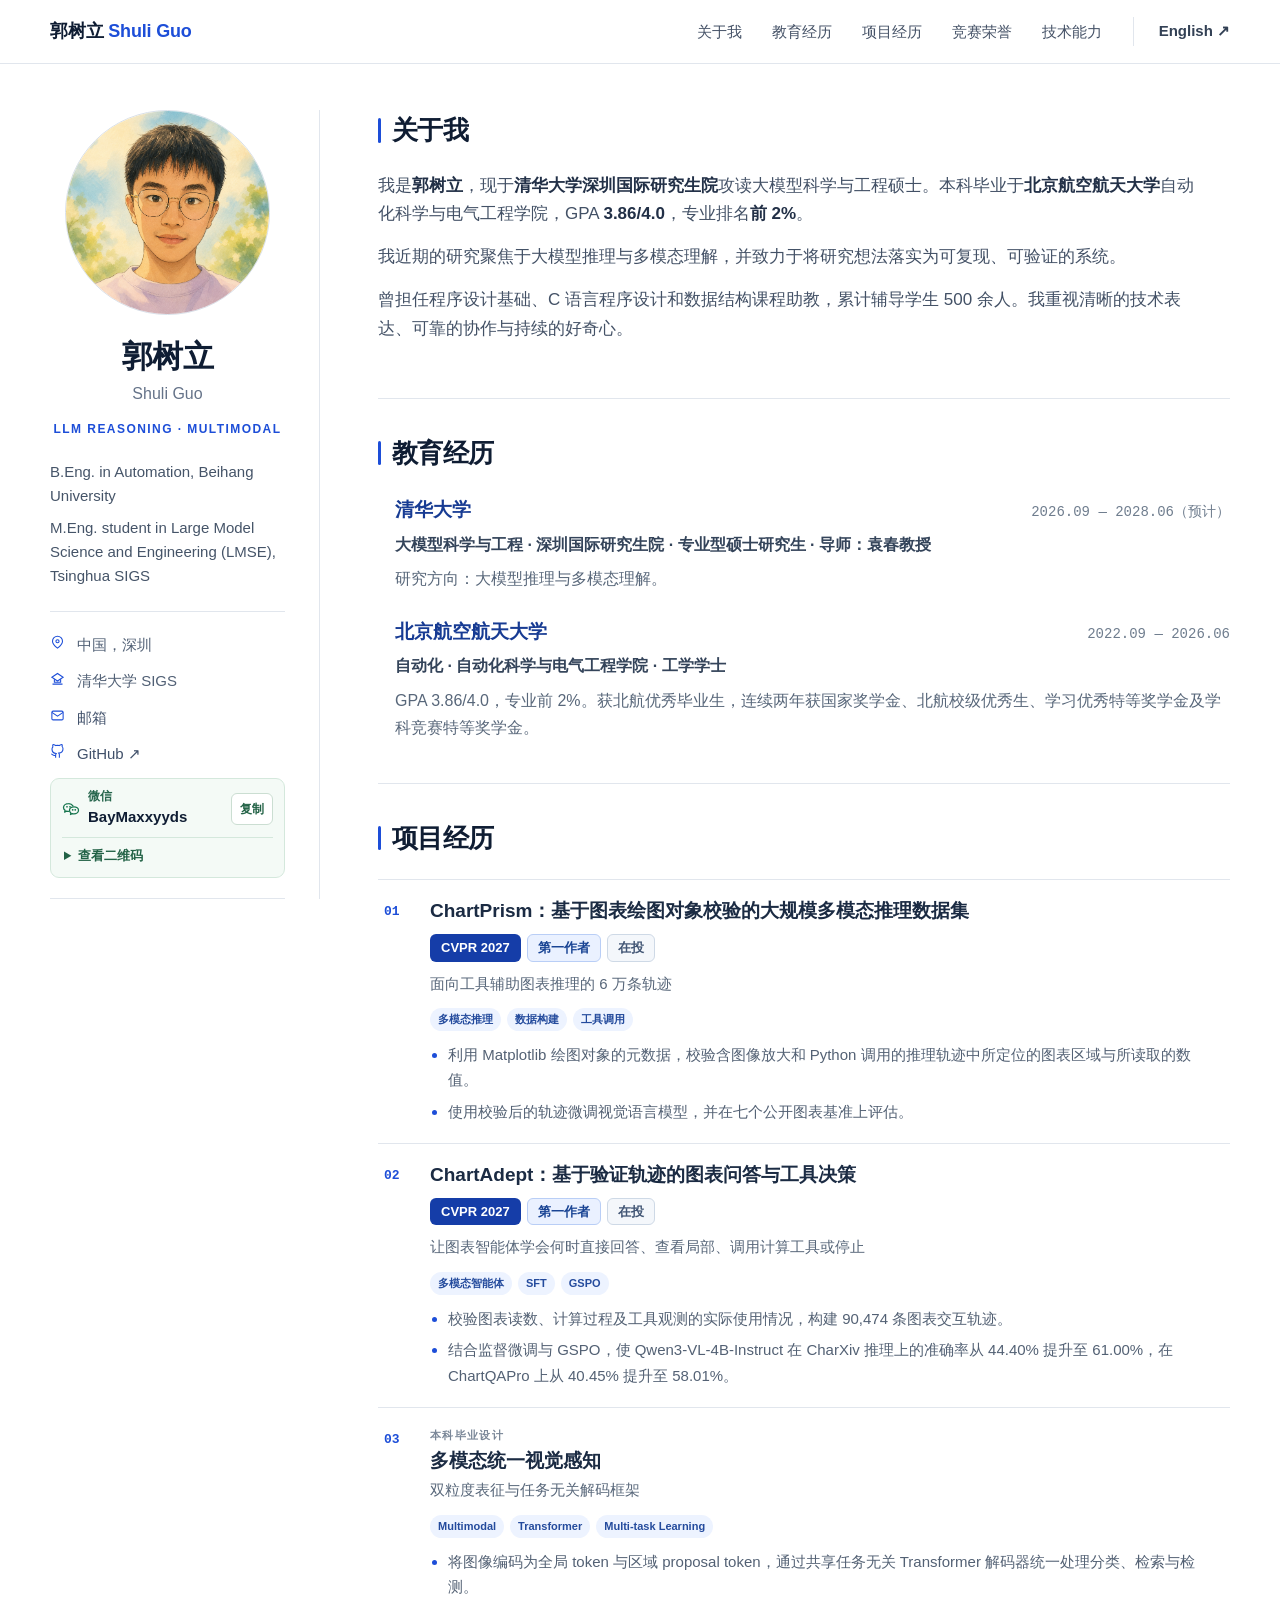
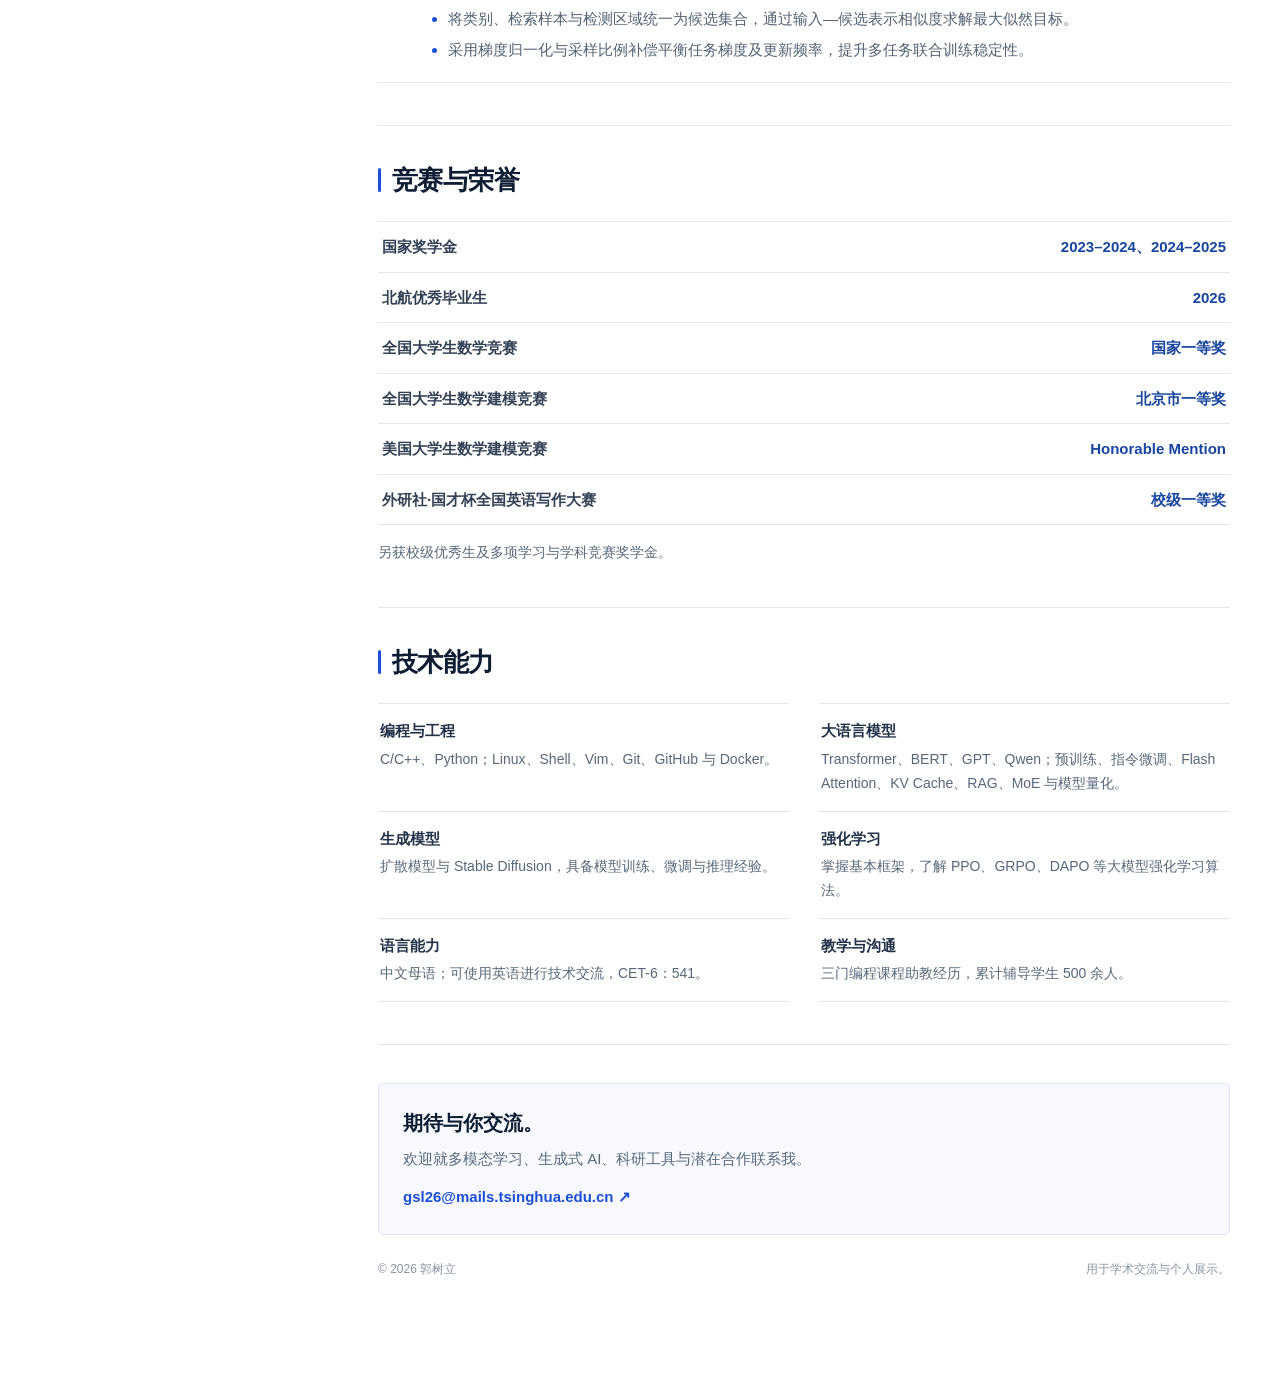
==== commit a74dd0ac: "Highlight CVPR submission and first authorship" ====
--- a/site/zh/index.html
+++ b/site/zh/index.html
@@ -13,7 +13,7 @@
   <meta property="og:description" content="大语言模型 · 生成式 AI · 多模态视觉感知">
   <meta property="og:url" content="https://baymaxthu.github.io/zh/">
   <meta property="og:image" content="https://baymaxthu.github.io/assets/img/og.png">
-  <link rel="stylesheet" href="../assets/css/main.css">
+  <link rel="stylesheet" href="../assets/css/main.css?v=publication-status">
 </head>
 <body>
   <header class="masthead">
@@ -99,8 +99,12 @@
           <article class="project">
             <div class="project-index">01</div>
             <div class="project-body">
-              <p class="project-label">CVPR 2027 · 第一作者 · 待投</p>
               <h3>ChartPrism：基于图表绘图对象校验的大规模多模态推理数据集</h3>
+              <p class="publication-status">
+                <strong class="publication-venue">CVPR 2027</strong>
+                <strong class="publication-author">第一作者</strong>
+                <span class="publication-stage">在投</span>
+              </p>
               <p class="project-subtitle">面向工具辅助图表推理的 6 万条轨迹</p>
               <div class="project-tags"><span>多模态推理</span><span>数据构建</span><span>工具调用</span></div>
               <ul>
@@ -113,8 +117,12 @@
           <article class="project">
             <div class="project-index">02</div>
             <div class="project-body">
-              <p class="project-label">CVPR 2027 · 第一作者 · 待投</p>
               <h3>ChartAdept：基于验证轨迹的图表问答与工具决策</h3>
+              <p class="publication-status">
+                <strong class="publication-venue">CVPR 2027</strong>
+                <strong class="publication-author">第一作者</strong>
+                <span class="publication-stage">在投</span>
+              </p>
               <p class="project-subtitle">让图表智能体学会何时直接回答、查看局部、调用计算工具或停止</p>
               <div class="project-tags"><span>多模态智能体</span><span>SFT</span><span>GSPO</span></div>
               <ul>
--- a/site/assets/css/main.css
+++ b/site/assets/css/main.css
@@ -237,6 +237,24 @@
 .project-body { padding: 18px 12px 19px 0; }
 .project-label { margin: 0 0 3px; color: #7a8798; font-size: 11px; font-weight: 800; letter-spacing: .12em; text-transform: uppercase; }
 .project h3 { margin: 0; color: #1b2b43; font-size: 19px; font-weight: 700; line-height: 1.4; }
+.publication-status {
+  display: flex;
+  flex-wrap: wrap;
+  align-items: center;
+  gap: 6px;
+  margin: 9px 0;
+}
+.publication-status > * {
+  padding: 4px 10px;
+  border: 1px solid transparent;
+  border-radius: 6px;
+  font-size: 13px;
+  font-weight: 750;
+  line-height: 1.35;
+}
+.publication-venue { background: var(--accent-dark); color: var(--paper); }
+.publication-author { border-color: #b9cef6; background: #eaf1ff; color: #194494; }
+.publication-stage { border-color: #ced9e6; background: #f4f7fb; color: #425675; }
 .project-subtitle { margin: 3px 0 12px; color: var(--muted); font-size: 15px; }
 .project-tags { display: flex; flex-wrap: wrap; gap: 6px; margin-bottom: 11px; }
 .project-tags span { padding: 2px 8px; border-radius: 99px; background: #edf3ff; color: #244b9d; font-size: 11px; font-weight: 650; }
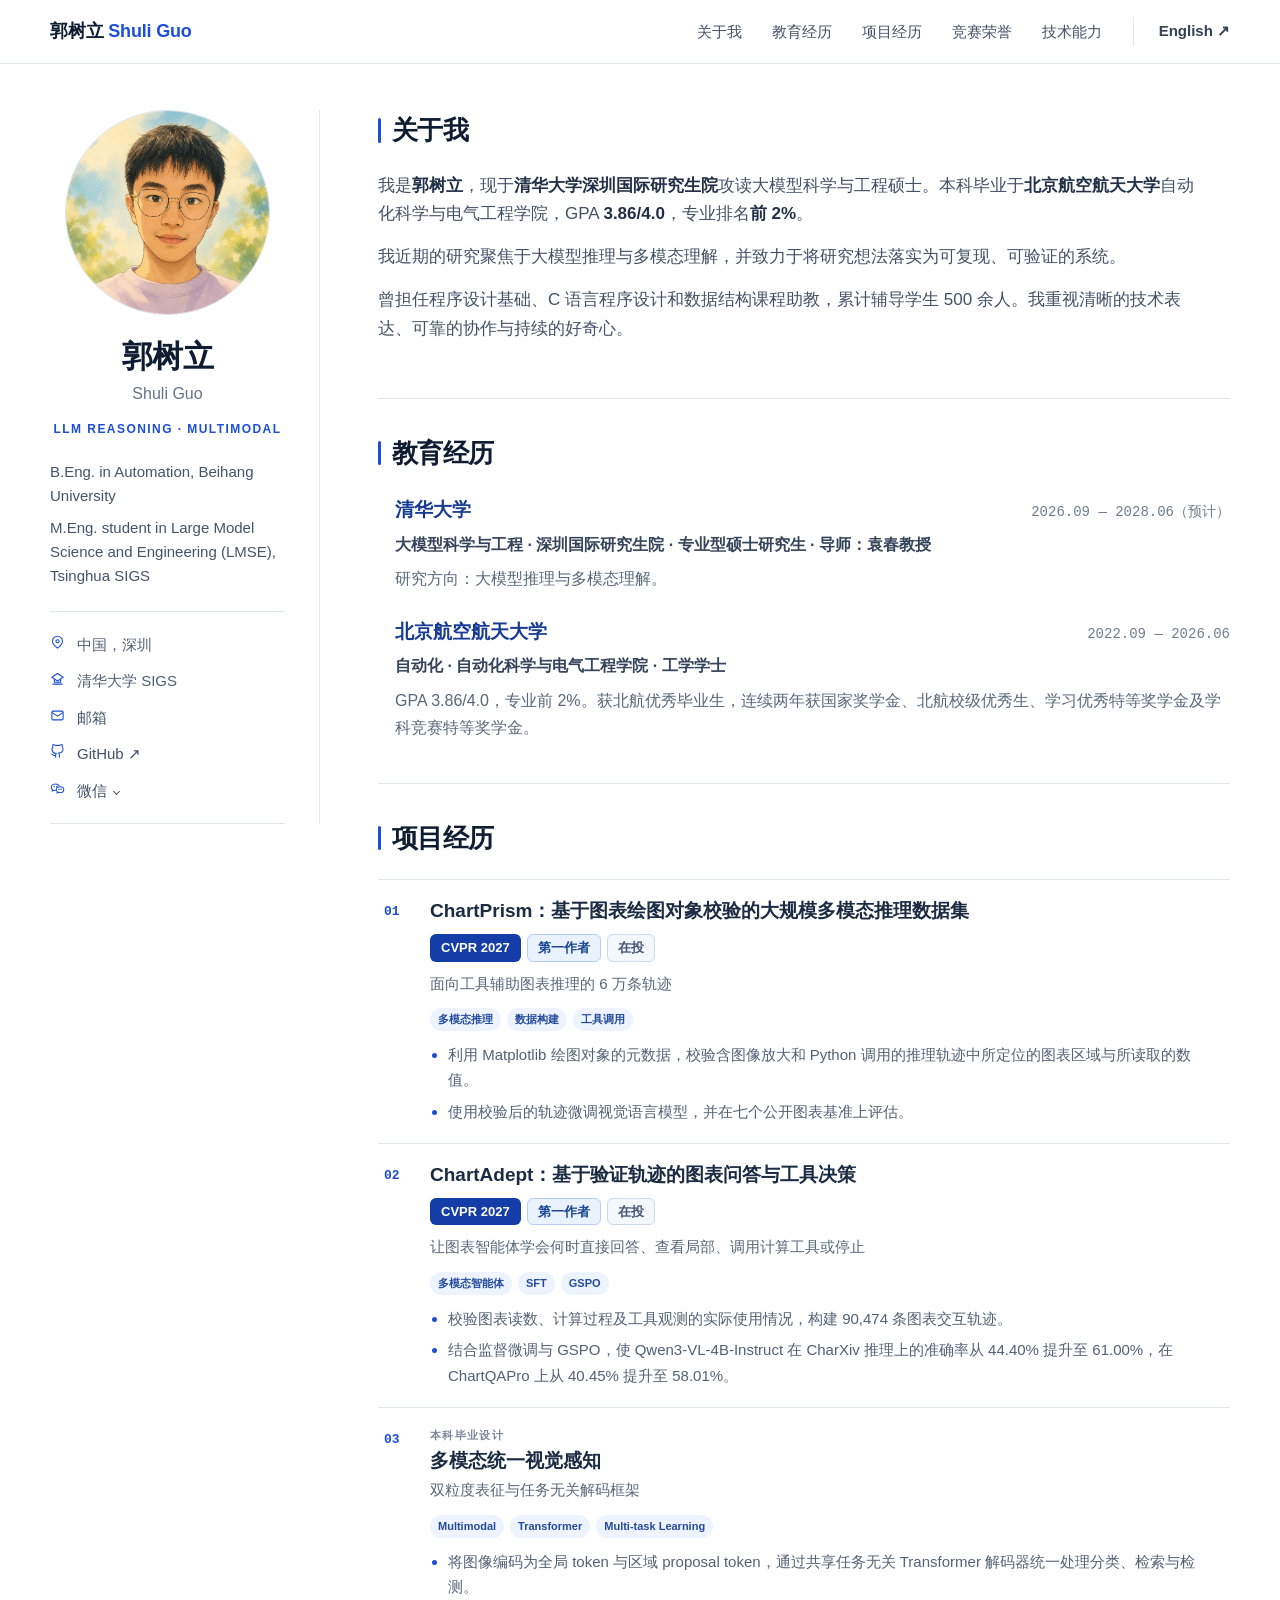
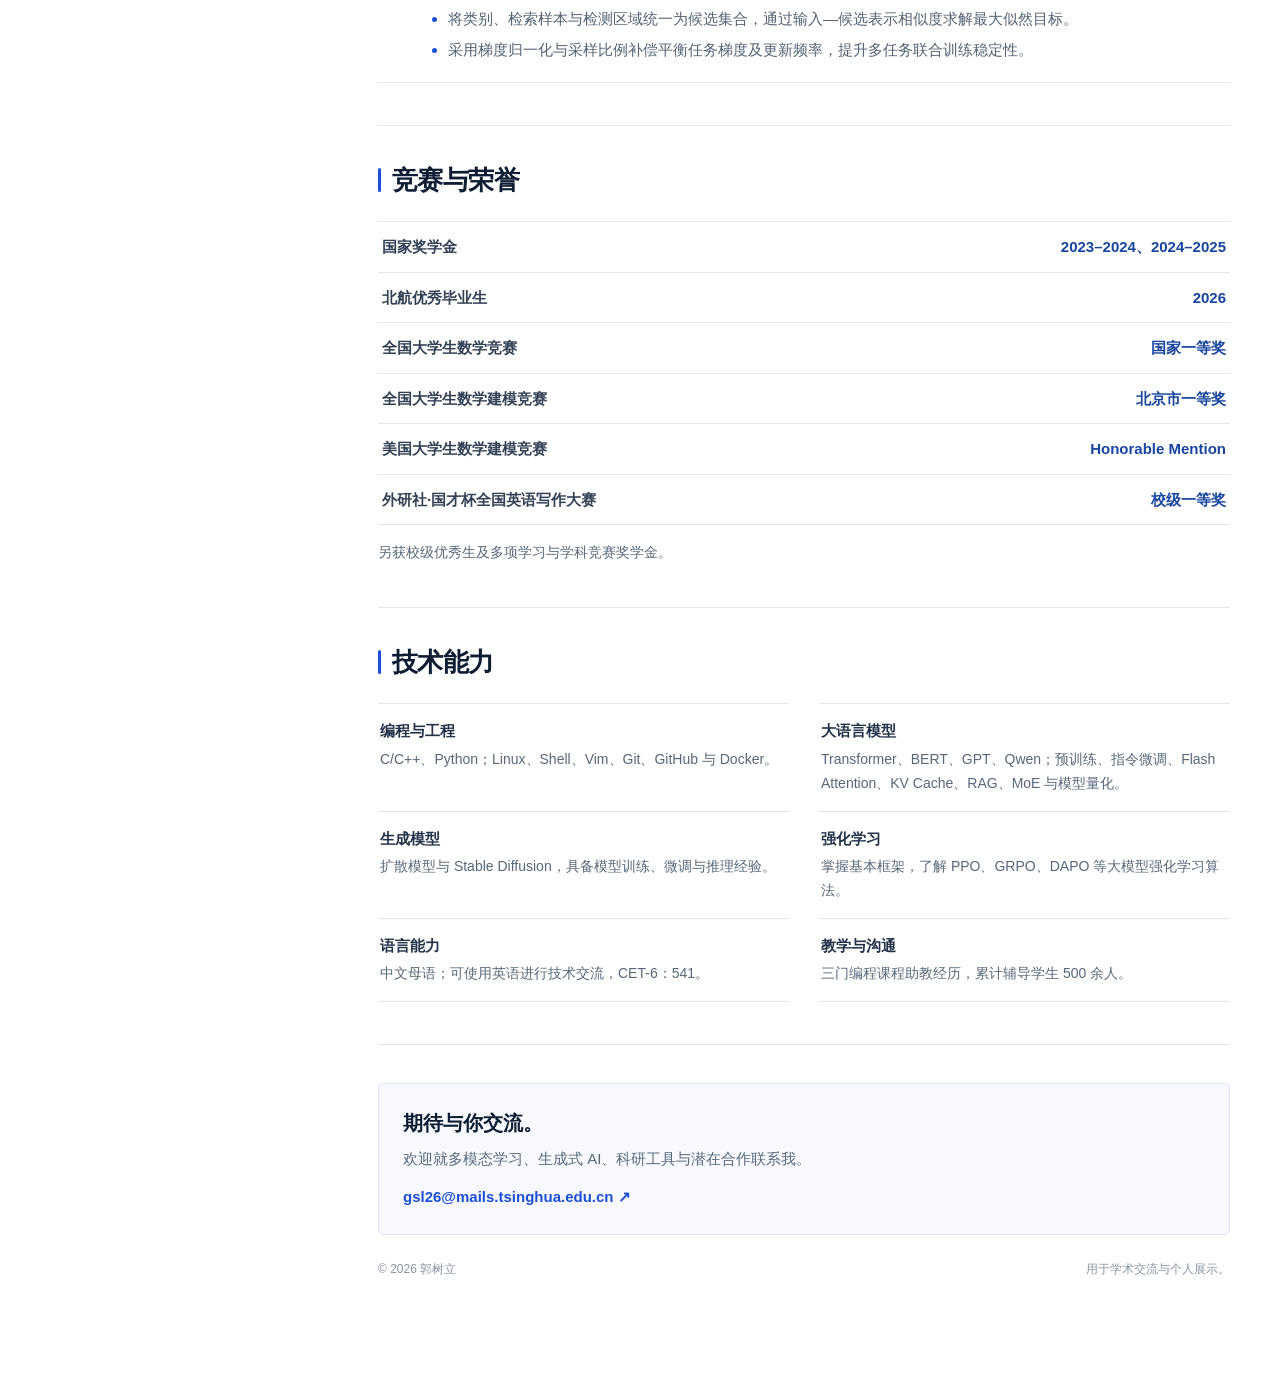
==== commit 548eac3f: "Match WeChat entry to sidebar contact links" ====
--- a/site/zh/index.html
+++ b/site/zh/index.html
@@ -13,7 +13,7 @@
   <meta property="og:description" content="大语言模型 · 生成式 AI · 多模态视觉感知">
   <meta property="og:url" content="https://baymaxthu.github.io/zh/">
   <meta property="og:image" content="https://baymaxthu.github.io/assets/img/og.png">
-  <link rel="stylesheet" href="../assets/css/main.css?v=publication-status">
+  <link rel="stylesheet" href="../assets/css/main.css?v=contact-details">
 </head>
 <body>
   <header class="masthead">
@@ -46,22 +46,19 @@
         <li><svg viewBox="0 0 24 24" fill="none" stroke="currentColor"><rect x="3" y="5" width="18" height="14" rx="2"/><path d="m3 7 9 6 9-6"/></svg><a href="mailto:gsl26@mails.tsinghua.edu.cn">邮箱</a></li>
         <li><svg viewBox="0 0 24 24" fill="none" stroke="currentColor"><path d="M15 22v-4a4.8 4.8 0 0 0-1-3.5c3.3-.4 6.8-1.6 6.8-7A5.4 5.4 0 0 0 19.4 4 5 5 0 0 0 19.3 1S18.2.6 15 2.5a13.4 13.4 0 0 0-6 0C5.8.6 4.7 1 4.7 1a5 5 0 0 0-.1 3.5 5.4 5.4 0 0 0-1.4 3.7c0 5.4 3.5 6.6 6.8 7A4.8 4.8 0 0 0 9 18v4"/><path d="M9 18c-4.5 1.4-5-2-7-2"/></svg><a href="https://github.com/BaymaxTHU" target="_blank" rel="noreferrer">GitHub ↗</a></li>
         <li class="wechat-contact">
-          <div class="wechat-account">
-            <svg viewBox="0 0 24 24" fill="none" stroke="currentColor" stroke-linecap="round" stroke-linejoin="round" aria-hidden="true">
-              <path d="M14.6 7.7a6.7 6.7 0 0 0-5.8-3C5.1 4.7 2 7 2 10c0 1.5.8 2.9 2.1 3.8l-.6 2.4 2.8-1.5a9 9 0 0 0 2.5.4"/>
-              <path d="M22 13.8c0 2.6-2.7 4.7-6 4.7-.8 0-1.6-.1-2.3-.4l-2.4 1.3.5-2.1a4.3 4.3 0 0 1-1.8-3.5c0-2.6 2.7-4.7 6-4.7s6 2.1 6 4.7Z"/>
-              <path d="M6.6 9h.1m3.9 0h.1m3.5 4.1h.1m3.3 0h.1" stroke-width="2.3"/>
-            </svg>
-            <div>
-              <span class="wechat-label">微信</span>
+          <svg viewBox="0 0 24 24" fill="none" stroke="currentColor" stroke-linecap="round" stroke-linejoin="round" aria-hidden="true">
+            <path d="M14.6 7.7a6.7 6.7 0 0 0-5.8-3C5.1 4.7 2 7 2 10c0 1.5.8 2.9 2.1 3.8l-.6 2.4 2.8-1.5a9 9 0 0 0 2.5.4"/>
+            <path d="M22 13.8c0 2.6-2.7 4.7-6 4.7-.8 0-1.6-.1-2.3-.4l-2.4 1.3.5-2.1a4.3 4.3 0 0 1-1.8-3.5c0-2.6 2.7-4.7 6-4.7s6 2.1 6 4.7Z"/>
+            <path d="M6.6 9h.1m3.9 0h.1m3.5 4.1h.1m3.3 0h.1" stroke-width="2.3"/>
+          </svg>
+          <details class="wechat-details">
+            <summary>微信</summary>
+            <div class="wechat-account">
               <span class="wechat-id">BayMaxxyyds</span>
+              <button class="wechat-copy" type="button" aria-label="复制微信号" hidden>复制</button>
             </div>
-            <button class="wechat-copy" type="button" aria-label="复制微信号" hidden>复制</button>
-          </div>
-          <span class="wechat-status" role="status" data-copied="微信号已复制" data-fallback="已选中微信号，请手动复制。"></span>
-          <details class="wechat-qr">
-            <summary>查看二维码</summary>
-            <a href="../assets/img/wechat-qr.png">
+            <span class="wechat-status" role="status" data-copied="微信号已复制" data-fallback="已选中微信号，请手动复制。"></span>
+            <a class="wechat-qr" href="../assets/img/wechat-qr.png">
               <img src="../assets/img/wechat-qr.png" alt="BayMaxxyyds 的微信二维码" width="736" height="736" loading="lazy">
             </a>
           </details>
--- a/site/assets/css/main.css
+++ b/site/assets/css/main.css
@@ -123,63 +123,54 @@
 }
 .profile-meta li { display: grid; grid-template-columns: 18px 1fr; align-items: start; gap: 9px; color: #516075; font-size: 15px; }
 .profile-meta svg { width: 15px; height: 15px; margin-top: 3px; color: var(--accent); stroke-width: 1.7; }
-.profile-meta a { color: #40506a; }
-.profile-meta .wechat-contact {
-  grid-column: 1 / -1;
-  grid-template-columns: minmax(0, 1fr);
-  gap: 0;
-  padding: 10px 11px;
-  border: 1px solid #d4e8dc;
-  border-radius: 9px;
-  background: #f4faf6;
-}
+.profile-meta a, .wechat-details summary { color: #40506a; }
+.wechat-details { min-width: 0; }
+.wechat-details summary {
+  width: fit-content;
+  list-style: none;
+  cursor: pointer;
+}
+.wechat-details summary::-webkit-details-marker { display: none; }
+.wechat-details summary::after {
+  display: inline-block;
+  margin-left: 7px;
+  border: solid currentColor;
+  border-width: 0 1px 1px 0;
+  padding: 2px;
+  content: "";
+  transform: translateY(-2px) rotate(45deg);
+}
+.wechat-details[open] summary::after { transform: rotate(225deg); }
+.wechat-details summary:hover, .wechat-copy:hover { color: var(--accent); }
+.wechat-details :focus-visible { outline: 2px solid var(--accent); outline-offset: 2px; }
 .wechat-account {
-  display: grid;
-  grid-template-columns: 18px minmax(0, 1fr) auto;
+  display: flex;
+  flex-wrap: wrap;
   align-items: center;
-  gap: 8px;
-}
-.wechat-account svg { width: 18px; height: 18px; margin: 0; color: #16754e; }
-.wechat-label { display: block; color: #27664d; font-size: 12px; font-weight: 700; line-height: 1.25; }
-.wechat-id { color: var(--heading); font-size: 15px; font-weight: 700; overflow-wrap: anywhere; }
+  gap: 4px 8px;
+  margin-top: 6px;
+  font-size: 13px;
+}
+.wechat-id { overflow-wrap: anywhere; }
 .wechat-copy {
-  min-height: 32px;
-  padding: 4px 8px;
-  border: 1px solid #cbded2;
-  border-radius: 6px;
+  padding: 2px 6px;
+  border: 1px solid var(--line);
+  border-radius: 4px;
   background: var(--paper);
-  color: #226246;
+  color: inherit;
   font: inherit;
-  font-size: 12px;
-  font-weight: 700;
   cursor: pointer;
 }
-.wechat-copy:hover { background: #e8f4eb; }
-.wechat-copy:focus-visible { outline: 2px solid #16754e; outline-offset: 2px; }
-.wechat-status { padding-left: 26px; color: #226246; font-size: 12px; }
-.wechat-status:not(:empty) { margin-top: 5px; }
-.wechat-qr { margin-top: 8px; border-top: 1px solid #d4e8dc; }
-.wechat-qr summary {
-  padding: 7px 0 0 2px;
-  color: #226246;
-  font-size: 13px;
-  font-weight: 700;
-  cursor: pointer;
-}
-.wechat-qr summary:hover { color: #124530; }
-.wechat-qr a {
-  display: block;
-  width: min(100%, 240px);
-  margin: 8px auto 0;
-}
+.wechat-status:empty { display: none; }
+.wechat-status { display: block; margin-top: 4px; font-size: 12px; }
+.wechat-qr { display: block; width: min(100%, 190px); margin-top: 8px; }
 .wechat-qr img {
   display: block;
   width: 100%;
   height: auto;
-  border: 1px solid #d4e8dc;
-  border-radius: 7px;
-}
-.wechat-qr :focus-visible { outline: 2px solid #16754e; outline-offset: 2px; }
+  border: 1px solid var(--line);
+  border-radius: 4px;
+}
 .content { min-width: 0; padding-top: 4px; }
 .anchor { scroll-margin-top: calc(var(--nav-height) + 24px); }
 .intro { padding: 0 0 40px; }
@@ -308,6 +299,7 @@
   .profile .cn-name, .profile .keywords { margin-bottom: 3px; text-align: left; }
   .profile .bio { grid-column: 1 / -1; margin: 17px 0 0; }
   .profile-meta { grid-column: 1 / -1; grid-template-columns: repeat(2, 1fr); margin-top: 17px; }
+  .wechat-contact:has(.wechat-details[open]) { grid-column: 1 / -1; }
   .content { padding-top: 31px; }
   .intro { padding-bottom: 35px; }
   .section { padding: 34px 0 38px; }
